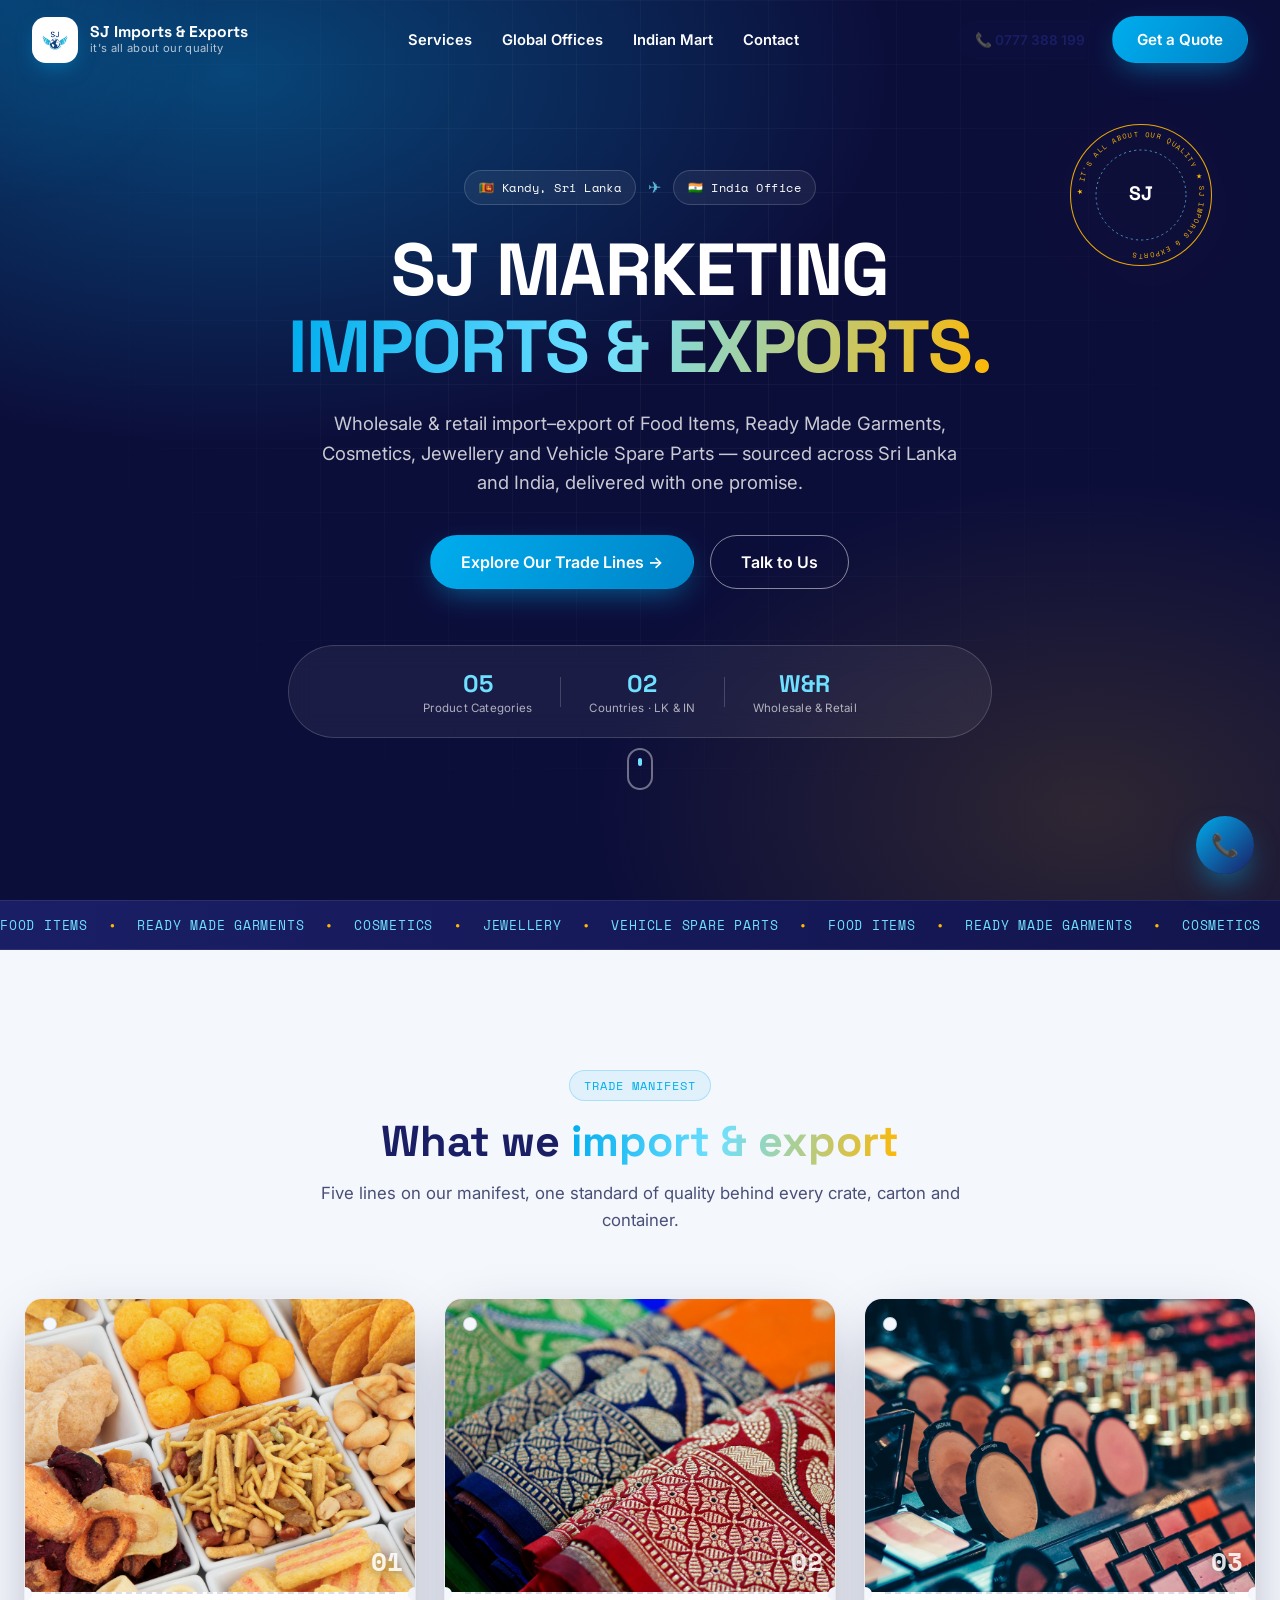
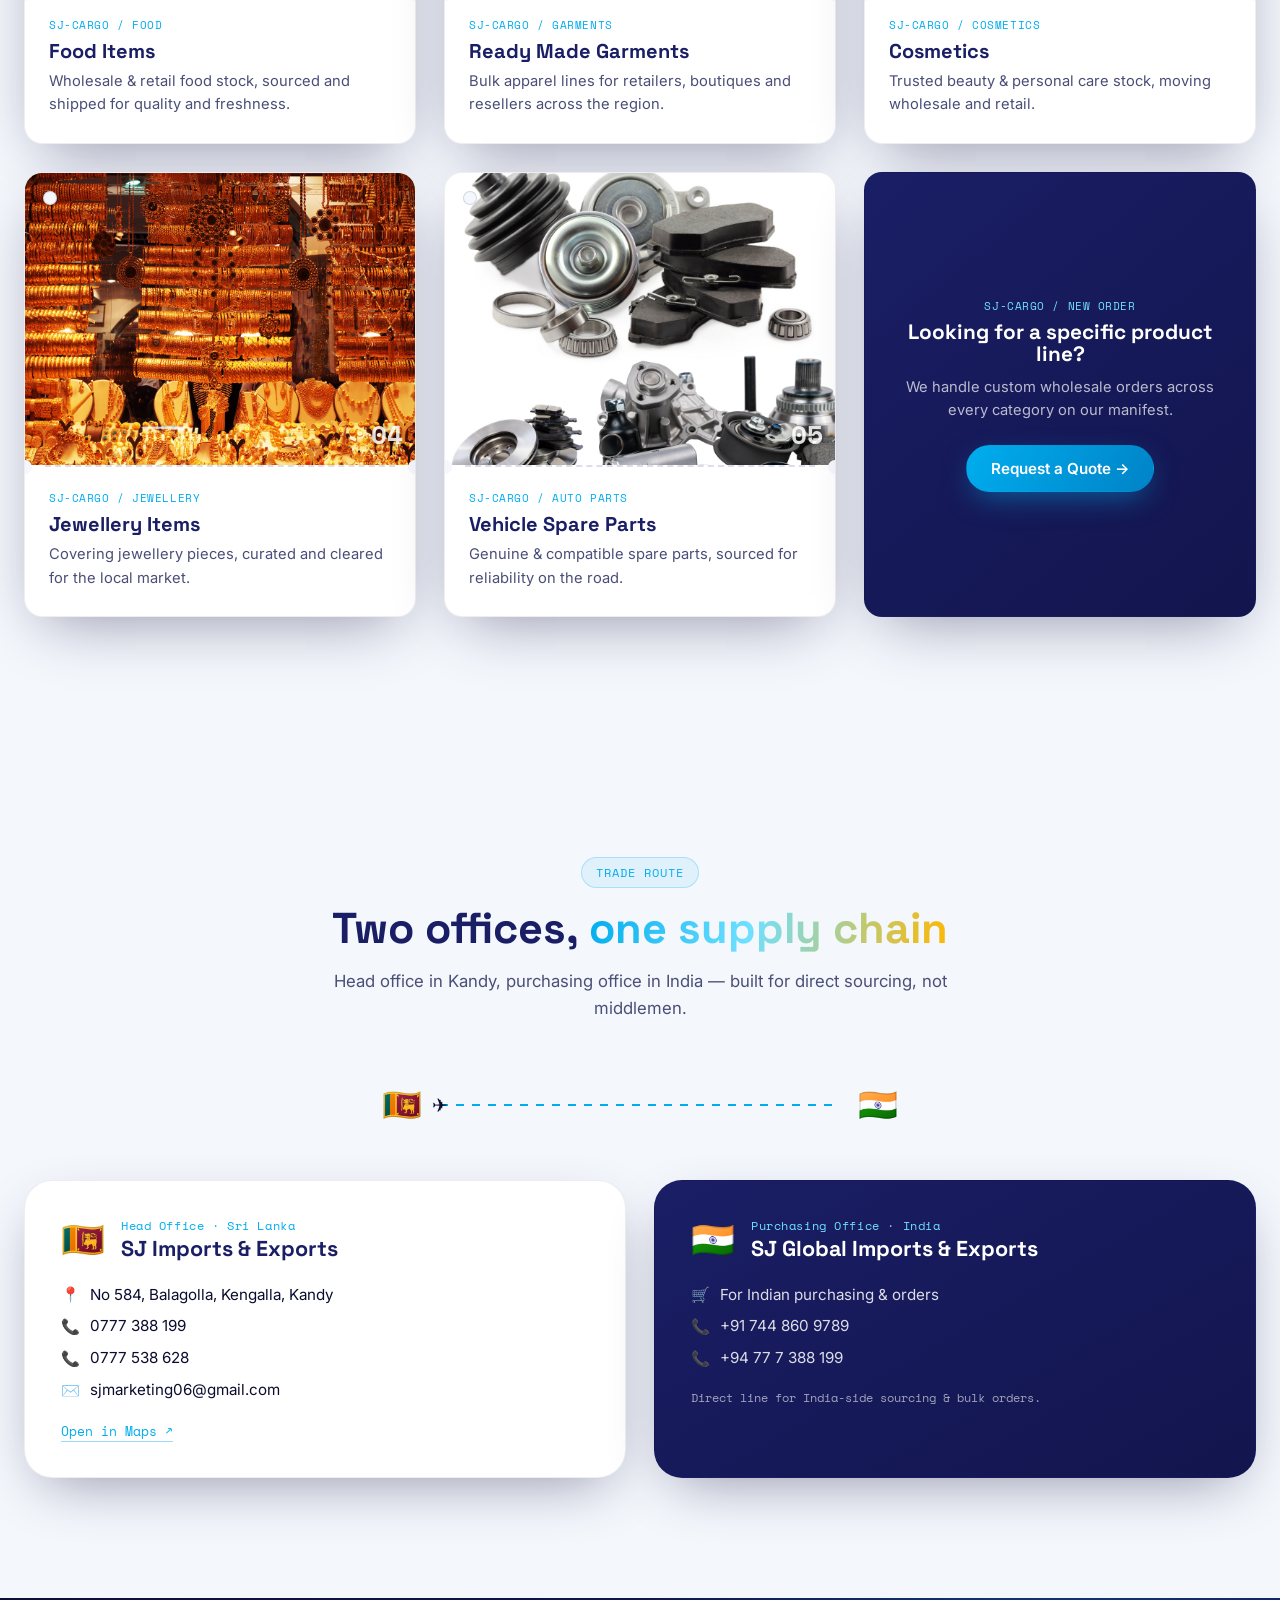
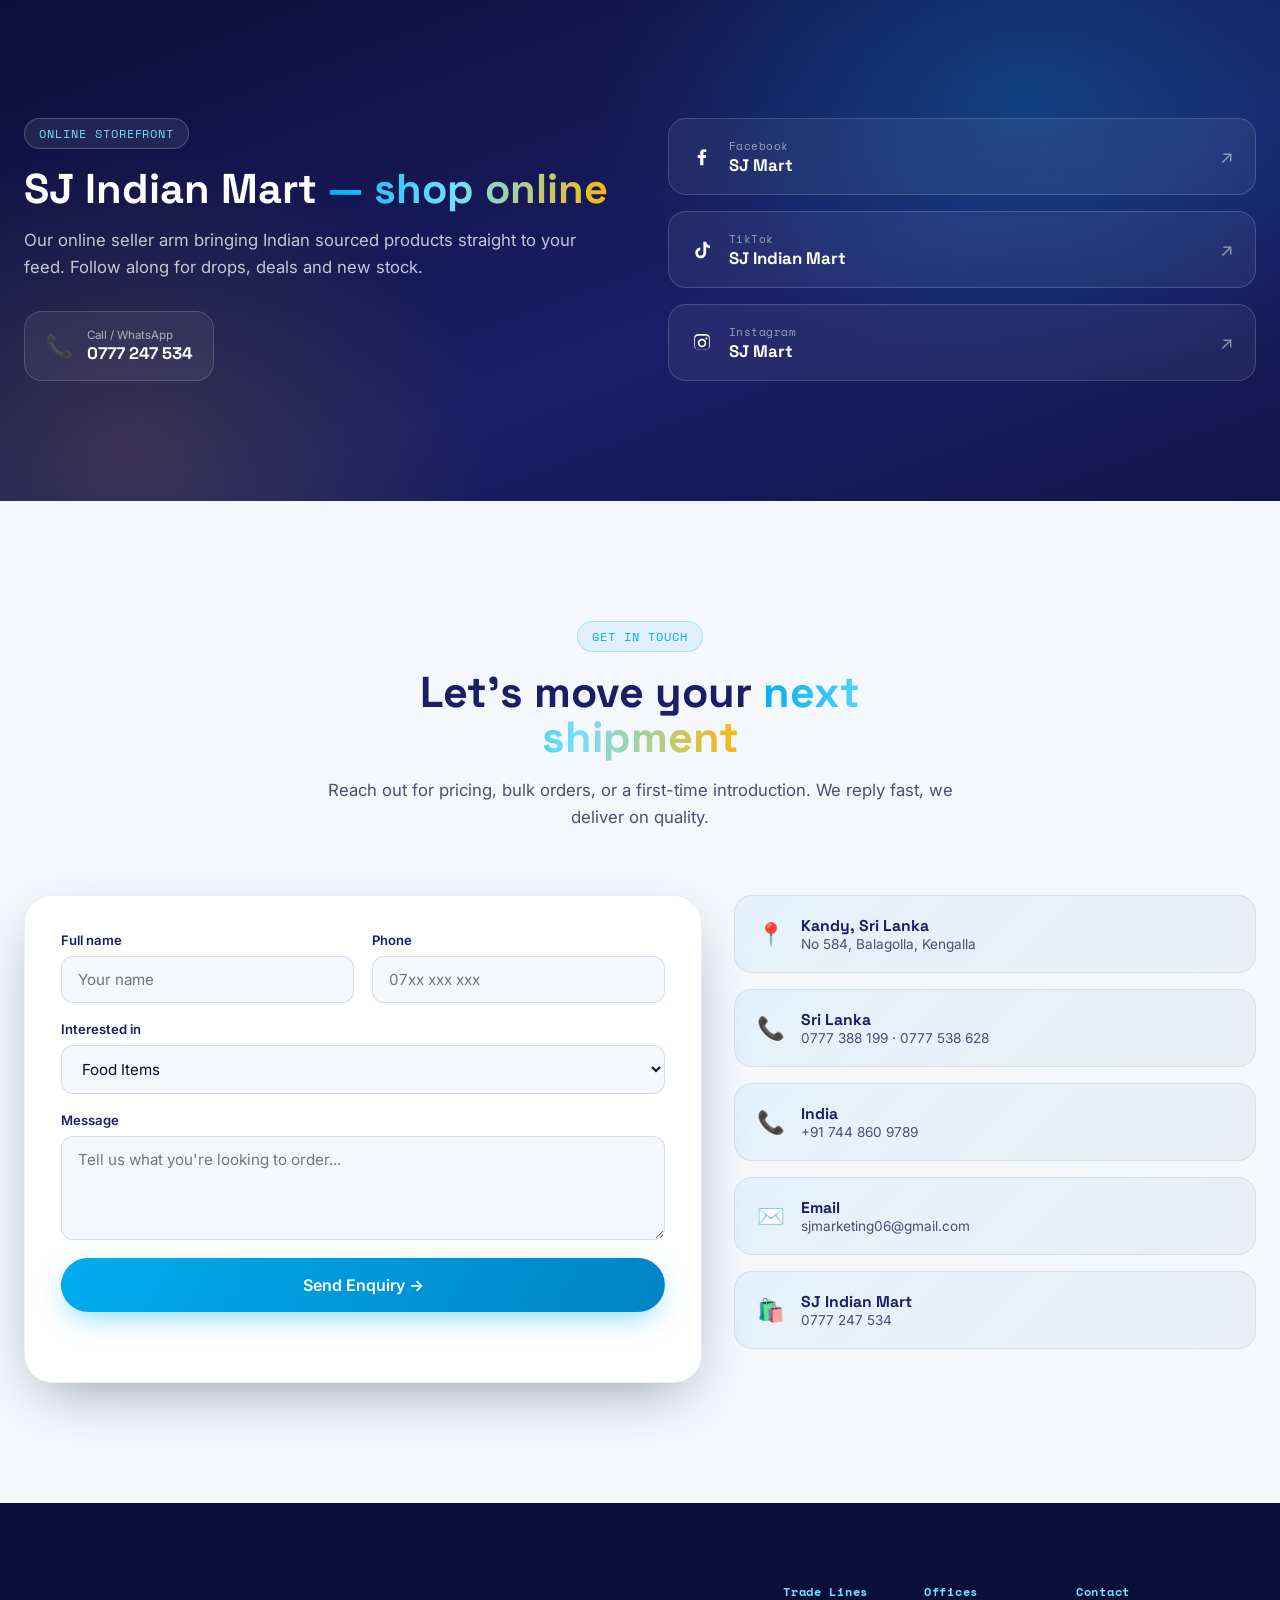
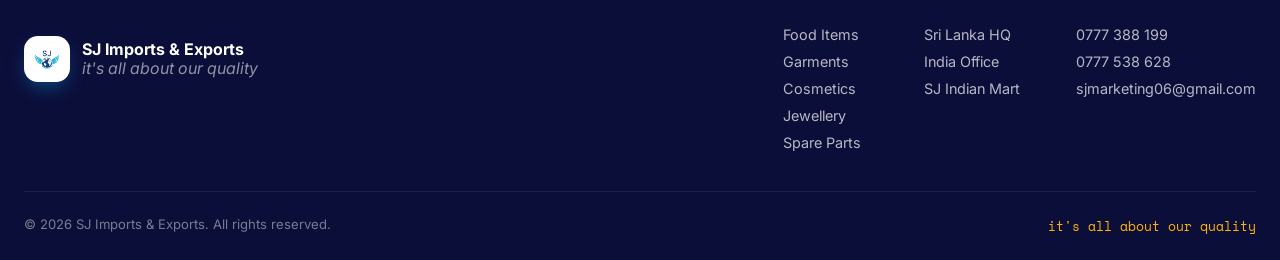
==== index.html @ 274e8770 "rev -01" ====
<!DOCTYPE html>
<html lang="en">
<head>
<meta charset="UTF-8">
<meta name="viewport" content="width=device-width, initial-scale=1.0">
<title>SJ Imports &amp; Exports — It's All About Our Quality</title>
<meta name="description" content="SJ Imports & Exports — Wholesale & Retail trading of Food Items, Ready Made Garments, Cosmetics, Jewellery & Vehicle Spare Parts. Sri Lanka & India.">
<link rel="preconnect" href="https://fonts.googleapis.com">
<link rel="preconnect" href="https://fonts.gstatic.com" crossorigin>
<link href="https://fonts.googleapis.com/css2?family=Space+Grotesk:wght@400;500;600;700&family=Inter:wght@400;500;600;700;800&family=Space+Mono:wght@400;700&display=swap" rel="stylesheet">
<link rel="stylesheet" href="style.css">
</head>
<body>

<!-- CUSTOM CURSOR GLOW -->
<div class="cursor-glow" id="cursorGlow" aria-hidden="true"></div>

<!-- NAVBAR -->
<header class="navbar" id="navbar">
  <div class="nav-inner">
    <a href="#top" class="brand">
      <span class="brand-mark"><img src="SJ Logo.png" alt="SJ Imports & Exports logo"></span>
      <span class="brand-text">
        <strong>SJ Imports &amp; Exports</strong>
        <em>it's all about our quality</em>
      </span>
    </a>

    <nav class="nav-links" id="navLinks">
      <a href="#services">Services</a>
      <a href="#offices">Global Offices</a>
      <a href="#mart">Indian Mart</a>
      <a href="#contact">Contact</a>
    </nav>

    <div class="nav-cta">
      <a href="tel:+94777388199" class="btn btn-ghost">📞 0777 388 199</a>
      <a href="#contact" class="btn btn-primary">Get a Quote</a>
    </div>

    <button class="nav-toggle" id="navToggle" aria-label="Toggle menu" aria-expanded="false">
      <span></span><span></span><span></span>
    </button>
  </div>
</header>

<main id="top">

  <!-- HERO -->
  <section class="hero">
    <video class="hero-video" autoplay muted loop playsinline poster="">
      <source src="SJ-Web-Video.mp4" type="video/mp4">
    </video>
    <div class="hero-overlay"></div>
    <div class="hero-grid" aria-hidden="true"></div>

    <div class="hero-content">
      <div class="eyebrow-row">
        <span class="eyebrow">🇱🇰 Kandy, Sri Lanka</span>
        <span class="eyebrow-sep">✈</span>
        <span class="eyebrow">🇮🇳 India Office</span>
      </div>

      <h1 class="hero-title">
        SJ MARKETING<br>
        <span class="gradient-text"> IMPORTS & EXPORTS.</span>
      </h1>

      <p class="hero-sub">
        Wholesale &amp; retail import–export of Food Items, Ready Made Garments,
        Cosmetics, Jewellery and Vehicle Spare Parts — sourced across
        Sri Lanka and India, delivered with one promise.
      </p>

      <div class="hero-actions">
        <a href="#services" class="btn btn-primary btn-lg">Explore Our Trade Lines →</a>
        <a href="#contact" class="btn btn-outline btn-lg">Talk to Us</a>
      </div>

      <div class="hero-stats">
        <div class="stat"><span class="stat-num">05</span><span class="stat-label">Product Categories</span></div>
        <div class="stat-divider"></div>
        <div class="stat"><span class="stat-num">02</span><span class="stat-label">Countries · LK &amp; IN</span></div>
        <div class="stat-divider"></div>
        <div class="stat"><span class="stat-num">W&amp;R</span><span class="stat-label">Wholesale &amp; Retail</span></div>
      </div>
    </div>

    <div class="quality-seal" aria-hidden="true">
      <svg viewBox="0 0 200 200" class="seal-svg">
        <defs>
          <path id="sealCircle" d="M 100,100 m -78,0 a 78,78 0 1,1 156,0 a 78,78 0 1,1 -156,0" />
        </defs>
        <circle cx="100" cy="100" r="94" class="seal-ring-outer"/>
        <circle cx="100" cy="100" r="60" class="seal-ring-inner"/>
        <text class="seal-text">
          <textPath href="#sealCircle" startOffset="0%">
            ★ IT'S ALL ABOUT OUR QUALITY ★ SJ IMPORTS &amp; EXPORTS
          </textPath>
        </text>
        <text x="100" y="106" text-anchor="middle" class="seal-center">SJ</text>
      </svg>
    </div>

    <a href="#ticker" class="scroll-cue" aria-label="Scroll down">
      <span></span>
    </a>
  </section>

  <!-- TICKER -->
  <div class="ticker" id="ticker">
    <div class="ticker-track">
      <span>FOOD ITEMS</span><span class="dot">●</span>
      <span>READY MADE GARMENTS</span><span class="dot">●</span>
      <span>COSMETICS</span><span class="dot">●</span>
      <span>JEWELLERY</span><span class="dot">●</span>
      <span>VEHICLE SPARE PARTS</span><span class="dot">●</span>
      <span>FOOD ITEMS</span><span class="dot">●</span>
      <span>READY MADE GARMENTS</span><span class="dot">●</span>
      <span>COSMETICS</span><span class="dot">●</span>
      <span>JEWELLERY</span><span class="dot">●</span>
      <span>VEHICLE SPARE PARTS</span><span class="dot">●</span>
      <span>FOOD ITEMS</span><span class="dot">●</span>
      <span>READY MADE GARMENTS</span><span class="dot">●</span>
      <span>COSMETICS</span><span class="dot">●</span>
      <span>JEWELLERY</span><span class="dot">●</span>
      <span>VEHICLE SPARE PARTS</span><span class="dot">●</span>
    </div>
  </div>

  <!-- SERVICES / MANIFEST -->
  <section class="section services" id="services">
    <div class="section-head reveal">
      <span class="section-tag">TRADE MANIFEST</span>
      <h2>What we <span class="gradient-text">import &amp; export</span></h2>
      <p>Five lines on our manifest, one standard of quality behind every crate, carton and container.</p>
    </div>

    <div class="cargo-grid">

      <article class="cargo-tag reveal">
        <div class="tag-hole"></div>
        <div class="tag-media">
          <img src="Food Items.png" alt="Food items imported and exported by SJ Imports & Exports" loading="lazy">
          <span class="tag-index">01</span>
        </div>
        <div class="tag-perf"></div>
        <div class="tag-body">
          <span class="tag-code">SJ-CARGO / FOOD</span>
          <h3>Food Items</h3>
          <p>Wholesale &amp; retail food stock, sourced and shipped for quality and freshness.</p>
        </div>
      </article>

      <article class="cargo-tag reveal">
        <div class="tag-hole"></div>
        <div class="tag-media">
          <img src="Garments.png" alt="Ready made garments imported and exported by SJ Imports & Exports" loading="lazy">
          <span class="tag-index">02</span>
        </div>
        <div class="tag-perf"></div>
        <div class="tag-body">
          <span class="tag-code">SJ-CARGO / GARMENTS</span>
          <h3>Ready Made Garments</h3>
          <p>Bulk apparel lines for retailers, boutiques and resellers across the region.</p>
        </div>
      </article>

      <article class="cargo-tag reveal">
        <div class="tag-hole"></div>
        <div class="tag-media">
          <img src="Cosmetics.png" alt="Cosmetics imported and exported by SJ Imports & Exports" loading="lazy">
          <span class="tag-index">03</span>
        </div>
        <div class="tag-perf"></div>
        <div class="tag-body">
          <span class="tag-code">SJ-CARGO / COSMETICS</span>
          <h3>Cosmetics</h3>
          <p>Trusted beauty &amp; personal care stock, moving wholesale and retail.</p>
        </div>
      </article>

      <article class="cargo-tag reveal">
        <div class="tag-hole"></div>
        <div class="tag-media">
          <img src="Jewellery.png" alt="Jewellery items imported and exported by SJ Imports & Exports" loading="lazy">
          <span class="tag-index">04</span>
        </div>
        <div class="tag-perf"></div>
        <div class="tag-body">
          <span class="tag-code">SJ-CARGO / JEWELLERY</span>
          <h3>Jewellery Items</h3>
          <p>Covering jewellery pieces, curated and cleared for the local market.</p>
        </div>
      </article>

      <article class="cargo-tag reveal">
        <div class="tag-hole"></div>
        <div class="tag-media">
          <img src="Spare Parts.png" alt="Vehicle spare parts imported and exported by SJ Imports & Exports" loading="lazy">
          <span class="tag-index">05</span>
        </div>
        <div class="tag-perf"></div>
        <div class="tag-body">
          <span class="tag-code">SJ-CARGO / AUTO PARTS</span>
          <h3>Vehicle Spare Parts</h3>
          <p>Genuine &amp; compatible spare parts, sourced for reliability on the road.</p>
        </div>
      </article>

      <article class="cargo-tag cargo-tag-cta reveal">
        <div class="cta-inner">
          <span class="tag-code">SJ-CARGO / NEW ORDER</span>
          <h3>Looking for a specific product line?</h3>
          <p>We handle custom wholesale orders across every category on our manifest.</p>
          <a href="#contact" class="btn btn-primary">Request a Quote →</a>
        </div>
      </article>

    </div>
  </section>

  <!-- GLOBAL OFFICES -->
  <section class="section offices" id="offices">
    <div class="section-head reveal">
      <span class="section-tag">TRADE ROUTE</span>
      <h2>Two offices, <span class="gradient-text">one supply chain</span></h2>
      <p>Head office in Kandy, purchasing office in India — built for direct sourcing, not middlemen.</p>
    </div>

    <div class="route-visual reveal" aria-hidden="true">
      <span class="route-flag">🇱🇰</span>
      <span class="route-line"><span class="route-plane">✈</span></span>
      <span class="route-flag">🇮🇳</span>
    </div>

    <div class="office-grid">

      <article class="office-card reveal">
        <div class="office-top">
          <span class="office-flag">🇱🇰</span>
          <div>
            <span class="office-kicker">Head Office · Sri Lanka</span>
            <h3>SJ Imports &amp; Exports</h3>
          </div>
        </div>
        <ul class="office-details">
          <li><span class="ico">📍</span> No 584, Balagolla, Kengalla, Kandy</li>
          <li><span class="ico">📞</span> <a href="tel:+94777388199">0777 388 199</a></li>
          <li><span class="ico">📞</span> <a href="tel:+94775386287">0777 538 628</a></li>
          <li><span class="ico">✉️</span> <a href="mailto:sjmarketing06@gmail.com">sjmarketing06@gmail.com</a></li>
        </ul>
        <a class="office-map-link" href="https://www.google.com/maps/search/?api=1&query=No%20584%2C%20Balagolla%2C%20Kengalla%2C%20Kandy" target="_blank" rel="noopener">Open in Maps ↗</a>
      </article>

      <article class="office-card office-card-alt reveal">
        <div class="office-top">
          <span class="office-flag">🇮🇳</span>
          <div>
            <span class="office-kicker">Purchasing Office · India</span>
            <h3>SJ Global Imports &amp; Exports</h3>
          </div>
        </div>
        <ul class="office-details">
          <li><span class="ico">🛒</span> For Indian purchasing &amp; orders</li>
          <li><span class="ico">📞</span> <a href="tel:+917448609789">+91 744 860 9789</a></li>
          <li><span class="ico">📞</span> <a href="tel:+94777388199">+94 77 7 388 199</a></li>
        </ul>
        <span class="office-note">Direct line for India-side sourcing &amp; bulk orders.</span>
      </article>

    </div>
  </section>

  <!-- INDIAN MART -->
  <section class="section mart" id="mart">
    <div class="mart-glow" aria-hidden="true"></div>
    <div class="mart-inner">
      <div class="mart-copy reveal">
        <span class="section-tag section-tag-light">ONLINE STOREFRONT</span>
        <h2>SJ Indian Mart <span class="gradient-text">— shop online</span></h2>
        <p>Our online seller arm bringing Indian sourced products straight to your feed. Follow along for drops, deals and new stock.</p>

        <div class="mart-phone">
          <span class="ico">📞</span>
          <div>
            <span>Call / WhatsApp</span>
            <a href="tel:0777247534">0777 247 534</a>
          </div>
        </div>
      </div>

      <div class="mart-socials reveal">

        <a class="social-card social-fb" href="#" aria-label="SJ Mart on Facebook">
          <svg viewBox="0 0 24 24" class="social-ico"><path d="M13.5 21v-8h2.7l.4-3.1h-3.1V8c0-.9.25-1.5 1.55-1.5h1.65V3.7C15.9 3.6 15 3.5 13.9 3.5c-2.3 0-3.9 1.4-3.9 4v2.4H7.3V13H10v8h3.5z"/></svg>
          <div>
            <span class="social-platform">Facebook</span>
            <strong>SJ Mart</strong>
          </div>
          <span class="social-go">↗</span>
        </a>

        <a class="social-card social-tt" href="#" aria-label="SJ Indian Mart on TikTok">
          <svg viewBox="0 0 24 24" class="social-ico"><path d="M16.5 3c.4 2.2 2 3.9 4.2 4.1v2.9c-1.5 0-2.9-.4-4.2-1.2v6.4c0 3.2-2.6 5.8-5.9 5.8S4.7 18.4 4.7 15.2c0-3.1 2.4-5.6 5.5-5.8v3c-1.4.2-2.5 1.4-2.5 2.8 0 1.6 1.3 2.9 2.9 2.9s2.9-1.3 2.9-2.9V3h3z"/></svg>
          <div>
            <span class="social-platform">TikTok</span>
            <strong>SJ Indian Mart</strong>
          </div>
          <span class="social-go">↗</span>
        </a>

        <a class="social-card social-ig" href="#" aria-label="SJ Mart on Instagram">
          <svg viewBox="0 0 24 24" class="social-ico"><path d="M12 2.2c2.7 0 3 .01 4.1.06 1.05.05 1.6.22 2 .37.5.19.85.42 1.22.79.37.37.6.72.79 1.22.15.4.32.95.37 2 .05 1.1.06 1.4.06 4.1s-.01 3-.06 4.1c-.05 1.05-.22 1.6-.37 2-.19.5-.42.85-.79 1.22-.37.37-.72.6-1.22.79-.4.15-.95.32-2 .37-1.1.05-1.4.06-4.1.06s-3-.01-4.1-.06c-1.05-.05-1.6-.22-2-.37a3.3 3.3 0 0 1-1.22-.79 3.3 3.3 0 0 1-.79-1.22c-.15-.4-.32-.95-.37-2-.05-1.1-.06-1.4-.06-4.1s.01-3 .06-4.1c.05-1.05.22-1.6.37-2 .19-.5.42-.85.79-1.22.37-.37.72-.6 1.22-.79.4-.15.95-.32 2-.37C9 2.21 9.3 2.2 12 2.2zm0 1.8c-2.65 0-2.97.01-4.02.06-.86.04-1.32.18-1.63.3-.41.16-.7.35-1 .65-.3.3-.49.59-.65 1-.12.31-.26.77-.3 1.63-.05 1.05-.06 1.37-.06 4.02s.01 2.97.06 4.02c.04.86.18 1.32.3 1.63.16.41.35.7.65 1 .3.3.59.49 1 .65.31.12.77.26 1.63.3 1.05.05 1.37.06 4.02.06s2.97-.01 4.02-.06c.86-.04 1.32-.18 1.63-.3.41-.16.7-.35 1-.65.3-.3.49-.59.65-1 .12-.31.26-.77.3-1.63.05-1.05.06-1.37.06-4.02s-.01-2.97-.06-4.02c-.04-.86-.18-1.32-.3-1.63a2.6 2.6 0 0 0-.65-1 2.6 2.6 0 0 0-1-.65c-.31-.12-.77-.26-1.63-.3C14.97 4 14.65 4 12 4zm0 3.4a4.6 4.6 0 1 1 0 9.2 4.6 4.6 0 0 1 0-9.2zm0 1.8a2.8 2.8 0 1 0 0 5.6 2.8 2.8 0 0 0 0-5.6zm5.85-2a1.08 1.08 0 1 1-2.16 0 1.08 1.08 0 0 1 2.16 0z"/></svg>
          <div>
            <span class="social-platform">Instagram</span>
            <strong>SJ Mart</strong>
          </div>
          <span class="social-go">↗</span>
        </a>

      </div>
    </div>
  </section>

  <!-- CONTACT -->
  <section class="section contact" id="contact">
    <div class="section-head reveal">
      <span class="section-tag">GET IN TOUCH</span>
      <h2>Let's move your <span class="gradient-text">next shipment</span></h2>
      <p>Reach out for pricing, bulk orders, or a first-time introduction. We reply fast, we deliver on quality.</p>
    </div>

    <div class="contact-grid">
      <form class="contact-form reveal" id="contactForm">
        <div class="form-row">
          <div class="field">
            <label for="cf-name">Full name</label>
            <input id="cf-name" name="name" type="text" placeholder="Your name" required>
          </div>
          <div class="field">
            <label for="cf-phone">Phone</label>
            <input id="cf-phone" name="phone" type="tel" placeholder="07xx xxx xxx" required>
          </div>
        </div>
        <div class="field">
          <label for="cf-category">Interested in</label>
          <select id="cf-category" name="category">
            <option>Food Items</option>
            <option>Ready Made Garments</option>
            <option>Cosmetics</option>
            <option>Jewellery Items</option>
            <option>Vehicle Spare Parts</option>
            <option>Something else</option>
          </select>
        </div>
        <div class="field">
          <label for="cf-message">Message</label>
          <textarea id="cf-message" name="message" rows="4" placeholder="Tell us what you're looking to order..." required></textarea>
        </div>
        <button type="submit" class="btn btn-primary btn-lg btn-block">Send Enquiry →</button>
        <p class="form-note" id="formNote"></p>
      </form>

      <div class="contact-side reveal">
        <div class="side-card">
          <span class="ico">📍</span>
          <div><strong>Kandy, Sri Lanka</strong><span>No 584, Balagolla, Kengalla</span></div>
        </div>
        <div class="side-card">
          <span class="ico">📞</span>
          <div><strong>Sri Lanka</strong><span>0777 388 199 · 0777 538 628</span></div>
        </div>
        <div class="side-card">
          <span class="ico">📞</span>
          <div><strong>India</strong><span>+91 744 860 9789</span></div>
        </div>
        <div class="side-card">
          <span class="ico">✉️</span>
          <div><strong>Email</strong><span>sjmarketing06@gmail.com</span></div>
        </div>
        <div class="side-card">
          <span class="ico">🛍️</span>
          <div><strong>SJ Indian Mart</strong><span>0777 247 534</span></div>
        </div>
      </div>
    </div>
  </section>

</main>

<!-- FOOTER -->
<footer class="footer">
  <div class="footer-inner">
    <a href="#top" class="brand brand-footer">
      <span class="brand-mark"><img src="SJ Logo.png" alt="SJ Imports & Exports logo"></span>
      <span class="brand-text">
        <strong>SJ Imports &amp; Exports</strong>
        <em>it's all about our quality</em>
      </span>
    </a>

    <div class="footer-cols">
      <div>
        <h4>Trade Lines</h4>
        <a href="#services">Food Items</a>
        <a href="#services">Garments</a>
        <a href="#services">Cosmetics</a>
        <a href="#services">Jewellery</a>
        <a href="#services">Spare Parts</a>
      </div>
      <div>
        <h4>Offices</h4>
        <a href="#offices">Sri Lanka HQ</a>
        <a href="#offices">India Office</a>
        <a href="#mart">SJ Indian Mart</a>
      </div>
      <div>
        <h4>Contact</h4>
        <a href="tel:+94777388199">0777 388 199</a>
        <a href="tel:+94775386287">0777 538 628</a>
        <a href="mailto:sjmarketing06@gmail.com">sjmarketing06@gmail.com</a>
      </div>
    </div>
  </div>
  <div class="footer-bottom">
    <span>© <span id="year"></span> SJ Imports &amp; Exports. All rights reserved.</span>
    <span class="footer-tag">it's all about our quality</span>
  </div>
</footer>

<a href="tel:+94777388199" class="fab" aria-label="Call SJ Imports & Exports">📞</a>

<script src="script.js"></script>
</body>
</html>
---- style.css ----
/* =========================================================
   SJ IMPORTS & EXPORTS — Design tokens
   Navy #1a1e65 / Cyan #00adee / Gold accent for the quality seal
   ========================================================= */
:root{
  --navy: #1a1e65;
  --navy-deep: #0c0e3a;
  --navy-2: #12154d;
  --cyan: #00adee;
  --cyan-light: #6fe0ff;
  --gold: #ffb703;
  --paper: #f4f7fc;
  --ink: #0b0d2e;
  --ink-soft: #4a4f78;

  --glass-bg: rgba(255,255,255,0.06);
  --glass-bg-strong: rgba(255,255,255,0.10);
  --glass-border: rgba(255,255,255,0.16);
  --glass-bg-light: rgba(26,30,101,0.04);
  --glass-border-light: rgba(26,30,101,0.10);

  --font-display: 'Space Grotesk', sans-serif;
  --font-body: 'Inter', sans-serif;
  --font-mono: 'Space Mono', monospace;

  --radius-lg: 28px;
  --radius-md: 18px;
  --radius-sm: 10px;

  --shadow-lift: 0 20px 60px -20px rgba(12,14,58,0.45);
  --ease: cubic-bezier(.22,1,.36,1);
}

*{box-sizing:border-box;}
html{scroll-behavior:smooth;}
@media (prefers-reduced-motion: reduce){
  html{scroll-behavior:auto;}
  *{animation-duration:0.001ms !important; animation-iteration-count:1 !important; transition-duration:0.001ms !important;}
}

body{
  margin:0;
  font-family:var(--font-body);
  color:var(--ink);
  background:var(--paper);
  -webkit-font-smoothing:antialiased;
  overflow-x:hidden;
}

img{max-width:100%; display:block;}
a{color:inherit; text-decoration:none;}
ul{list-style:none; margin:0; padding:0;}
h1,h2,h3{font-family:var(--font-display); margin:0; line-height:1.05;}
p{margin:0; line-height:1.6; color:var(--ink-soft);}

.gradient-text{
  background:linear-gradient(100deg, var(--cyan) 0%, var(--cyan-light) 45%, var(--gold) 100%);
  -webkit-background-clip:text;
  background-clip:text;
  color:transparent;
}

/* cursor glow (desktop ambience) */
.cursor-glow{
  position:fixed; top:0; left:0; width:420px; height:420px;
  border-radius:50%;
  pointer-events:none;
  background:radial-gradient(circle, rgba(0,173,238,0.16), transparent 70%);
  transform:translate(-50%,-50%);
  z-index:2;
  transition:opacity .3s ease;
  opacity:0;
}
@media (hover:hover) and (pointer:fine){
  .cursor-glow{opacity:1;}
}

/* =========================================================
   BUTTONS
   ========================================================= */
.btn{
  display:inline-flex; align-items:center; gap:8px;
  padding:13px 24px;
  border-radius:100px;
  font-family:var(--font-body);
  font-weight:600;
  font-size:0.95rem;
  border:1px solid transparent;
  cursor:pointer;
  transition:transform .25s var(--ease), box-shadow .25s var(--ease), background .25s var(--ease), border-color .25s var(--ease);
  white-space:nowrap;
}
.btn:hover{transform:translateY(-2px);}
.btn:focus-visible{outline:2px solid var(--cyan); outline-offset:3px;}

.btn-primary{
  background:linear-gradient(120deg, var(--cyan) 0%, #0083c7 100%);
  color:#fff;
  box-shadow:0 10px 30px -8px rgba(0,173,238,0.55);
}
.btn-primary:hover{box-shadow:0 14px 36px -8px rgba(0,173,238,0.7);}

.btn-outline{
  background:transparent;
  border-color:rgba(255,255,255,0.5);
  color:#fff;
}
.btn-outline:hover{background:rgba(255,255,255,0.12); border-color:#fff;}

.btn-ghost{
  background:var(--glass-bg-light);
  border-color:var(--glass-border-light);
  color:var(--navy);
  font-size:0.85rem;
  padding:10px 16px;
}
.btn-ghost:hover{background:rgba(26,30,101,0.08);}

.btn-lg{padding:16px 30px; font-size:1rem;}
.btn-block{width:100%; justify-content:center;}

/* =========================================================
   NAVBAR
   ========================================================= */
.navbar{
  position:fixed; top:0; left:0; right:0; z-index:100;
  padding:16px 0;
  transition:padding .3s var(--ease), background .3s var(--ease), box-shadow .3s var(--ease);
}
.navbar.scrolled{
  padding:10px 0;
  background:rgba(244,247,252,0.75);
  backdrop-filter:blur(16px) saturate(160%);
  -webkit-backdrop-filter:blur(16px) saturate(160%);
  box-shadow:0 8px 30px -14px rgba(12,14,58,0.25);
}
.nav-inner{
  max-width:1280px; margin:0 auto; padding:0 32px;
  display:flex; align-items:center; justify-content:space-between; gap:24px;
}
.brand{display:flex; align-items:center; gap:12px;}
.brand-mark{
  width:46px; height:46px; border-radius:14px;
  display:flex; align-items:center; justify-content:center;
  padding:6px;
  background:#fff;
  box-shadow:0 8px 20px -6px rgba(0,173,238,0.5);
  flex-shrink:0;
  overflow:hidden;
}
.brand-mark img{
  width:100%; height:100%; object-fit:contain;
}
.brand-text{display:flex; flex-direction:column; line-height:1.2;}
.navbar .brand-text strong{font-family:var(--font-display); font-size:0.98rem; color:#fff; transition:color .3s var(--ease);}
.navbar .brand-text em{font-style:normal; font-size:0.7rem; color:rgba(255,255,255,0.7); letter-spacing:.03em; transition:color .3s var(--ease);}
.navbar.scrolled .brand-text strong{color:var(--navy);}
.navbar.scrolled .brand-text em{color:var(--ink-soft);}

.nav-links{display:flex; align-items:center; gap:30px;}
.nav-links a{
  font-size:0.92rem; font-weight:600; color:#fff;
  position:relative; padding:4px 0;
  transition:color .3s var(--ease);
}
.navbar.scrolled .nav-links a{color:var(--navy);}
.nav-links a::after{
  content:''; position:absolute; left:0; bottom:-2px; width:0; height:2px;
  background:linear-gradient(90deg,var(--cyan),var(--gold));
  transition:width .25s var(--ease);
}
.nav-links a:hover::after{width:100%;}

/* mobile dropdown always sits on a white panel, regardless of scroll state */
.navbar.open .nav-links a{color:var(--navy);}

.nav-cta{display:flex; align-items:center; gap:10px;}
.nav-toggle{
  display:none; flex-direction:column; gap:5px;
  width:40px; height:40px; border-radius:10px; border:none;
  background:var(--glass-bg-light); cursor:pointer; padding:0; place-items:center;
}
.nav-toggle span{width:18px; height:2px; background:var(--navy); border-radius:2px; margin:0 auto;}

/* =========================================================
   HERO
   ========================================================= */
.hero{
  position:relative;
  min-height:100vh;
  display:flex; flex-direction:column; align-items:center; justify-content:center;
  overflow:hidden;
  background:var(--navy-deep);
  padding:140px 24px 80px;
}
.hero-video{
  position:absolute; inset:0; width:100%; height:100%;
  object-fit:cover; z-index:0; opacity:0.55;
}
.hero-overlay{
  position:absolute; inset:0; z-index:1;
  background:
    radial-gradient(1100px 620px at 18% 8%, rgba(0,173,238,0.35), transparent 60%),
    radial-gradient(900px 600px at 85% 90%, rgba(255,183,3,0.14), transparent 55%),
    linear-gradient(180deg, rgba(12,14,58,0.55) 0%, rgba(12,14,58,0.85) 55%, var(--navy-deep) 100%);
}
.hero-grid{
  position:absolute; inset:0; z-index:1;
  background-image:
    linear-gradient(rgba(255,255,255,0.05) 1px, transparent 1px),
    linear-gradient(90deg, rgba(255,255,255,0.05) 1px, transparent 1px);
  background-size:64px 64px;
  mask-image:radial-gradient(circle at 50% 30%, black 0%, transparent 70%);
}

.hero-content{position:relative; z-index:2; max-width:880px; text-align:center; color:#fff;}

.eyebrow-row{
  display:flex; align-items:center; justify-content:center; gap:12px;
  margin-bottom:26px; flex-wrap:wrap;
}
.eyebrow{
  font-family:var(--font-mono); font-size:0.75rem; letter-spacing:.04em;
  padding:8px 14px; border-radius:100px;
  background:var(--glass-bg); border:1px solid var(--glass-border);
  backdrop-filter:blur(10px);
}
.eyebrow-sep{color:var(--cyan-light); opacity:.8;}

.hero-title{
  font-size:clamp(2.4rem, 6vw, 4.6rem);
  font-weight:700; letter-spacing:-0.02em;
  margin-bottom:24px;
}
.hero-sub{
  max-width:640px; margin:0 auto 38px; color:rgba(255,255,255,0.78);
  font-size:clamp(1rem,1.6vw,1.15rem);
}
.hero-actions{
  display:flex; align-items:center; justify-content:center; gap:16px; flex-wrap:wrap;
  margin-bottom:56px;
}

.hero-stats{
  display:flex; align-items:center; justify-content:center; gap:28px; flex-wrap:wrap;
  padding:22px 34px;
  border-radius:100px;
  background:var(--glass-bg); border:1px solid var(--glass-border);
  backdrop-filter:blur(14px);
}
.stat{display:flex; flex-direction:column; align-items:center; gap:2px;}
.stat-num{font-family:var(--font-display); font-size:1.5rem; font-weight:700; color:var(--cyan-light);}
.stat-label{font-size:0.72rem; color:rgba(255,255,255,0.65); letter-spacing:.02em;}
.stat-divider{width:1px; height:30px; background:rgba(255,255,255,0.18);}

/* quality seal */
.quality-seal{
  position:absolute; z-index:2;
  top:120px; right:5%;
  width:150px; height:150px;
  animation:spin 24s linear infinite;
  filter:drop-shadow(0 8px 24px rgba(255,183,3,0.25));
}
.seal-svg{width:100%; height:100%;}
.seal-ring-outer{fill:none; stroke:var(--gold); stroke-width:1.4; opacity:.9;}
.seal-ring-inner{fill:none; stroke:var(--cyan-light); stroke-width:1; stroke-dasharray:3 4; opacity:.8;}
.seal-text{
  font-family:var(--font-mono); font-size:9.3px; letter-spacing:2px;
  fill:var(--gold);
}
.seal-center{
  font-family:var(--font-display); font-size:26px; font-weight:700;
  fill:#fff;
  animation:counter-spin 24s linear infinite;
  transform-origin:100px 100px;
}
@keyframes spin{ to{ transform:rotate(360deg);} }
@keyframes counter-spin{ to{ transform:rotate(-360deg);} }

.scroll-cue{
  position:relative; z-index:2; margin-top:10px;
  width:26px; height:42px; border-radius:16px; border:2px solid rgba(255,255,255,0.4);
  display:flex; justify-content:center; padding-top:8px;
}
.scroll-cue span{width:4px; height:8px; border-radius:4px; background:var(--cyan-light); animation:cueMove 1.6s ease infinite;}
@keyframes cueMove{ 0%{transform:translateY(0); opacity:1;} 70%{opacity:.3;} 100%{transform:translateY(14px); opacity:0;} }

/* =========================================================
   TICKER
   ========================================================= */
.ticker{
  background:linear-gradient(90deg, var(--navy), var(--navy-2));
  overflow:hidden; padding:14px 0;
  border-top:1px solid rgba(255,255,255,0.08);
  border-bottom:1px solid rgba(255,255,255,0.08);
}
.ticker-track{
  display:flex; align-items:center; gap:22px; width:max-content;
  animation:tickerMove 26s linear infinite;
  font-family:var(--font-mono); font-size:0.82rem; letter-spacing:.06em;
  color:var(--cyan-light); white-space:nowrap;
}
.ticker-track .dot{color:var(--gold); font-size:0.5rem;}
@keyframes tickerMove{ from{transform:translateX(0);} to{transform:translateX(-33.3333%);} }

/* =========================================================
   SECTION SHELL
   ========================================================= */
.section{
  padding:120px 24px;
  max-width:1280px; margin:0 auto;
  position:relative;
}
.section-head{
  max-width:640px; margin:0 auto 64px; text-align:center;
}
.section-tag{
  display:inline-block; font-family:var(--font-mono); font-size:0.75rem;
  letter-spacing:.08em; color:var(--cyan);
  background:rgba(0,173,238,0.08); border:1px solid rgba(0,173,238,0.25);
  padding:6px 14px; border-radius:100px; margin-bottom:18px;
}
.section-tag-light{color:var(--cyan-light); background:rgba(255,255,255,0.08); border-color:rgba(255,255,255,0.2);}
.section-head h2{font-size:clamp(1.9rem,4vw,2.7rem); color:var(--navy); margin-bottom:16px;}
.section-head p{font-size:1.05rem;}

.reveal{opacity:0; transform:translateY(28px); transition:opacity .7s var(--ease), transform .7s var(--ease);}
.reveal.in{opacity:1; transform:translateY(0);}

/* =========================================================
   CARGO TAG CARDS (signature element)
   ========================================================= */
.cargo-grid{
  display:grid; grid-template-columns:repeat(3, 1fr); gap:28px;
}
.cargo-tag{
  position:relative;
  background:#fff;
  border-radius:var(--radius-md);
  border:1px solid rgba(26,30,101,0.08);
  box-shadow:var(--shadow-lift);
  overflow:hidden;
  transition:transform .35s var(--ease), box-shadow .35s var(--ease);
}
.cargo-tag:hover{transform:translateY(-8px) rotate(-0.4deg); box-shadow:0 30px 70px -22px rgba(12,14,58,0.35);}
.tag-hole{
  position:absolute; top:18px; left:18px; width:14px; height:14px;
  border-radius:50%; background:var(--paper);
  border:1px solid rgba(26,30,101,0.15);
  z-index:3;
}
.tag-media{position:relative; aspect-ratio:4/3; overflow:hidden; background:linear-gradient(135deg,var(--navy),var(--navy-2));}
.tag-media img{width:100%; height:100%; object-fit:cover; transition:transform .5s var(--ease);}
.cargo-tag:hover .tag-media img{transform:scale(1.06);}
.tag-index{
  position:absolute; bottom:12px; right:12px;
  font-family:var(--font-mono); font-weight:700; font-size:1.6rem;
  color:#fff; opacity:.85; text-shadow:0 2px 10px rgba(0,0,0,0.4);
}
.tag-perf{
  height:0; border-top:2px dashed rgba(26,30,101,0.15); margin:0 20px;
  position:relative;
}
.tag-perf::before, .tag-perf::after{
  content:''; position:absolute; top:-7px; width:14px; height:14px; border-radius:50%; background:var(--paper);
}
.tag-perf::before{left:-27px;}
.tag-perf::after{right:-27px;}
.tag-body{padding:22px 24px 26px;}
.tag-code{font-family:var(--font-mono); font-size:0.7rem; letter-spacing:.05em; color:var(--cyan); display:block; margin-bottom:8px;}
.tag-body h3{font-size:1.25rem; color:var(--navy); margin-bottom:8px;}
.tag-body p{font-size:0.92rem;}

.cargo-tag-cta{
  display:flex; align-items:center; justify-content:center;
  background:linear-gradient(140deg, var(--navy), var(--navy-2));
  min-height:100%;
}
.cta-inner{padding:36px 30px; text-align:center;}
.cta-inner .tag-code{color:var(--cyan-light);}
.cta-inner h3{color:#fff; font-size:1.3rem; margin-bottom:10px;}
.cta-inner p{color:rgba(255,255,255,0.7); margin-bottom:22px; font-size:0.92rem;}

/* =========================================================
   OFFICES
   ========================================================= */
.offices{background:var(--paper);}
.route-visual{
  display:flex; align-items:center; justify-content:center; gap:18px;
  margin-bottom:56px; font-size:2rem;
}
.route-line{
  position:relative; width:min(400px,50vw); height:2px;
  background:repeating-linear-gradient(90deg, var(--cyan) 0 8px, transparent 8px 16px);
}
.route-plane{
  position:absolute; top:50%; left:0; transform:translate(-50%,-50%);
  font-size:1.2rem; display:inline-block;
  animation:fly 3.6s ease-in-out infinite;
}
@keyframes fly{ 0%{left:0;} 50%{left:100%;} 50.01%{left:100%; transform:translate(-50%,-50%) scaleX(-1);} 100%{left:0; transform:translate(-50%,-50%) scaleX(-1);} }

.office-grid{display:grid; grid-template-columns:1fr 1fr; gap:28px;}
.office-card{
  padding:36px; border-radius:var(--radius-lg);
  background:#fff; border:1px solid rgba(26,30,101,0.08);
  box-shadow:var(--shadow-lift);
}
.office-card-alt{
  background:linear-gradient(150deg, var(--navy), var(--navy-2));
  color:#fff;
}
.office-top{display:flex; align-items:center; gap:16px; margin-bottom:24px;}
.office-flag{font-size:2.2rem;}
.office-kicker{
  display:block; font-family:var(--font-mono); font-size:0.72rem; letter-spacing:.05em;
  color:var(--cyan); margin-bottom:4px;
}
.office-card-alt .office-kicker{color:var(--cyan-light);}
.office-card h3{font-size:1.35rem; color:var(--navy);}
.office-card-alt h3{color:#fff;}
.office-details{display:flex; flex-direction:column; gap:12px; margin-bottom:20px;}
.office-details li{display:flex; align-items:center; gap:10px; font-size:0.95rem;}
.office-card-alt .office-details li{color:rgba(255,255,255,0.85);}
.office-details a{border-bottom:1px solid transparent; transition:border-color .2s;}
.office-details a:hover{border-color:currentColor;}
.ico{flex-shrink:0;}
.office-map-link{
  font-family:var(--font-mono); font-size:0.8rem; color:var(--cyan);
  border-bottom:1px solid rgba(0,173,238,0.4);
}
.office-note{display:block; font-family:var(--font-mono); font-size:0.78rem; color:rgba(255,255,255,0.6); margin-top:6px;}

/* =========================================================
   INDIAN MART
   ========================================================= */
.mart{
  max-width:none; padding:120px 24px;
  background:linear-gradient(160deg, var(--navy-deep) 0%, var(--navy) 60%, var(--navy-2) 100%);
  position:relative; overflow:hidden;
}
.mart-glow{
  position:absolute; inset:0;
  background:radial-gradient(700px 500px at 80% 20%, rgba(0,173,238,0.25), transparent 60%),
             radial-gradient(600px 500px at 10% 90%, rgba(255,183,3,0.15), transparent 60%);
}
.mart-inner{
  position:relative; max-width:1280px; margin:0 auto;
  display:grid; grid-template-columns:1fr 1fr; gap:56px; align-items:center;
}
.mart-copy h2{color:#fff; font-size:clamp(1.9rem,4vw,2.6rem); margin-bottom:16px;}
.mart-copy p{color:rgba(255,255,255,0.75); font-size:1.05rem; margin-bottom:30px;}
.mart-phone{
  display:flex; align-items:center; gap:14px;
  padding:16px 20px; border-radius:var(--radius-md);
  background:var(--glass-bg); border:1px solid var(--glass-border);
  backdrop-filter:blur(12px); width:fit-content;
}
.mart-phone .ico{font-size:1.4rem;}
.mart-phone div{display:flex; flex-direction:column;}
.mart-phone span{font-size:0.72rem; color:rgba(255,255,255,0.6);}
.mart-phone a{color:#fff; font-weight:700; font-family:var(--font-display); font-size:1.05rem;}

.mart-socials{display:flex; flex-direction:column; gap:16px;}
.social-card{
  display:flex; align-items:center; gap:16px;
  padding:18px 22px; border-radius:var(--radius-md);
  background:var(--glass-bg); border:1px solid var(--glass-border);
  backdrop-filter:blur(14px);
  transition:transform .3s var(--ease), background .3s var(--ease);
}
.social-card:hover{transform:translateX(8px); background:var(--glass-bg-strong);}
.social-ico{width:22px; height:22px; fill:#fff; flex-shrink:0;}
.social-card div{display:flex; flex-direction:column; flex:1;}
.social-platform{font-size:0.7rem; color:rgba(255,255,255,0.55); font-family:var(--font-mono); letter-spacing:.04em;}
.social-card strong{color:#fff; font-family:var(--font-display); font-size:1.05rem;}
.social-go{color:rgba(255,255,255,0.5); font-size:1.1rem;}
.social-fb .social-ico{color:#1877f2;}
.social-tt .social-ico{color:var(--cyan-light);}
.social-ig .social-ico{color:#ff8fc7;}

/* =========================================================
   CONTACT
   ========================================================= */
.contact-grid{display:grid; grid-template-columns:1.3fr 1fr; gap:32px;}
.contact-form{
  padding:36px; border-radius:var(--radius-lg);
  background:#fff; border:1px solid rgba(26,30,101,0.08);
  box-shadow:var(--shadow-lift);
  display:flex; flex-direction:column; gap:18px;
}
.form-row{display:grid; grid-template-columns:1fr 1fr; gap:18px;}
.field{display:flex; flex-direction:column; gap:8px;}
.field label{font-size:0.82rem; font-weight:600; color:var(--navy);}
.field input, .field select, .field textarea{
  padding:13px 16px; border-radius:12px; border:1.5px solid rgba(26,30,101,0.12);
  font-family:var(--font-body); font-size:0.95rem; color:var(--ink);
  background:var(--paper);
  transition:border-color .2s, box-shadow .2s;
  resize:vertical;
}
.field input:focus, .field select:focus, .field textarea:focus{
  outline:none; border-color:var(--cyan); box-shadow:0 0 0 4px rgba(0,173,238,0.14);
}
.form-note{font-size:0.85rem; color:var(--cyan); min-height:1.2em;}

.contact-side{display:flex; flex-direction:column; gap:16px;}
.side-card{
  display:flex; align-items:center; gap:16px;
  padding:20px 22px; border-radius:var(--radius-md);
  background:linear-gradient(135deg, rgba(0,173,238,0.06), rgba(26,30,101,0.04));
  border:1px solid rgba(26,30,101,0.08);
}
.side-card .ico{font-size:1.4rem;}
.side-card div{display:flex; flex-direction:column;}
.side-card strong{color:var(--navy); font-family:var(--font-display); font-size:0.98rem;}
.side-card span{font-size:0.85rem; color:var(--ink-soft);}

/* =========================================================
   FOOTER
   ========================================================= */
.footer{background:var(--navy-deep); color:rgba(255,255,255,0.8); padding:64px 24px 24px;}
.footer-inner{
  max-width:1280px; margin:0 auto;
  display:flex; flex-wrap:wrap; gap:48px; justify-content:space-between;
  padding-bottom:40px; border-bottom:1px solid rgba(255,255,255,0.08);
}
.brand-footer .brand-text strong{color:#fff;}
.brand-footer .brand-text em{color:rgba(255,255,255,0.55);}
.footer-cols{display:flex; gap:56px; flex-wrap:wrap;}
.footer-cols h4{font-family:var(--font-mono); font-size:0.75rem; letter-spacing:.06em; color:var(--cyan-light); margin-bottom:16px;}
.footer-cols div{display:flex; flex-direction:column; gap:10px;}
.footer-cols a{font-size:0.9rem; color:rgba(255,255,255,0.7); transition:color .2s;}
.footer-cols a:hover{color:#fff;}
.footer-bottom{
  max-width:1280px; margin:24px auto 0; display:flex; justify-content:space-between;
  flex-wrap:wrap; gap:12px; font-size:0.82rem; color:rgba(255,255,255,0.45);
}
.footer-tag{font-family:var(--font-mono); color:var(--gold);}

/* =========================================================
   FLOATING ACTION BUTTON
   ========================================================= */
.fab{
  position:fixed; bottom:26px; right:26px; z-index:90;
  width:58px; height:58px; border-radius:50%;
  display:flex; align-items:center; justify-content:center;
  font-size:1.4rem;
  background:linear-gradient(135deg, var(--cyan), var(--navy));
  box-shadow:0 14px 30px -8px rgba(0,173,238,0.6);
  animation:fabPulse 2.6s ease infinite;
}
@keyframes fabPulse{ 0%,100%{transform:scale(1);} 50%{transform:scale(1.08);} }

/* =========================================================
   RESPONSIVE
   ========================================================= */
@media (max-width: 980px){
  .cargo-grid{grid-template-columns:repeat(2,1fr);}
  .office-grid{grid-template-columns:1fr;}
  .mart-inner{grid-template-columns:1fr;}
  .contact-grid{grid-template-columns:1fr;}
  .quality-seal{width:110px; height:110px; top:90px; right:4%;}
}

@media (max-width: 760px){
  .nav-links, .nav-cta{display:none;}
  .nav-toggle{display:flex;}
  .navbar.open .nav-links{
    display:flex; flex-direction:column; position:absolute; top:100%; left:16px; right:16px;
    background:#fff; border-radius:18px; padding:20px; gap:16px;
    box-shadow:var(--shadow-lift); align-items:flex-start;
  }
  .navbar.open .nav-cta{
    display:flex; position:absolute; top:calc(100% + 210px); left:16px; right:16px;
    flex-direction:column;
  }
  .cargo-grid{grid-template-columns:1fr;}
  .form-row{grid-template-columns:1fr;}
  .hero{padding-top:120px;}
  .quality-seal{display:none;}
  .section{padding:80px 20px;}
  .route-line{width:60vw;}
}
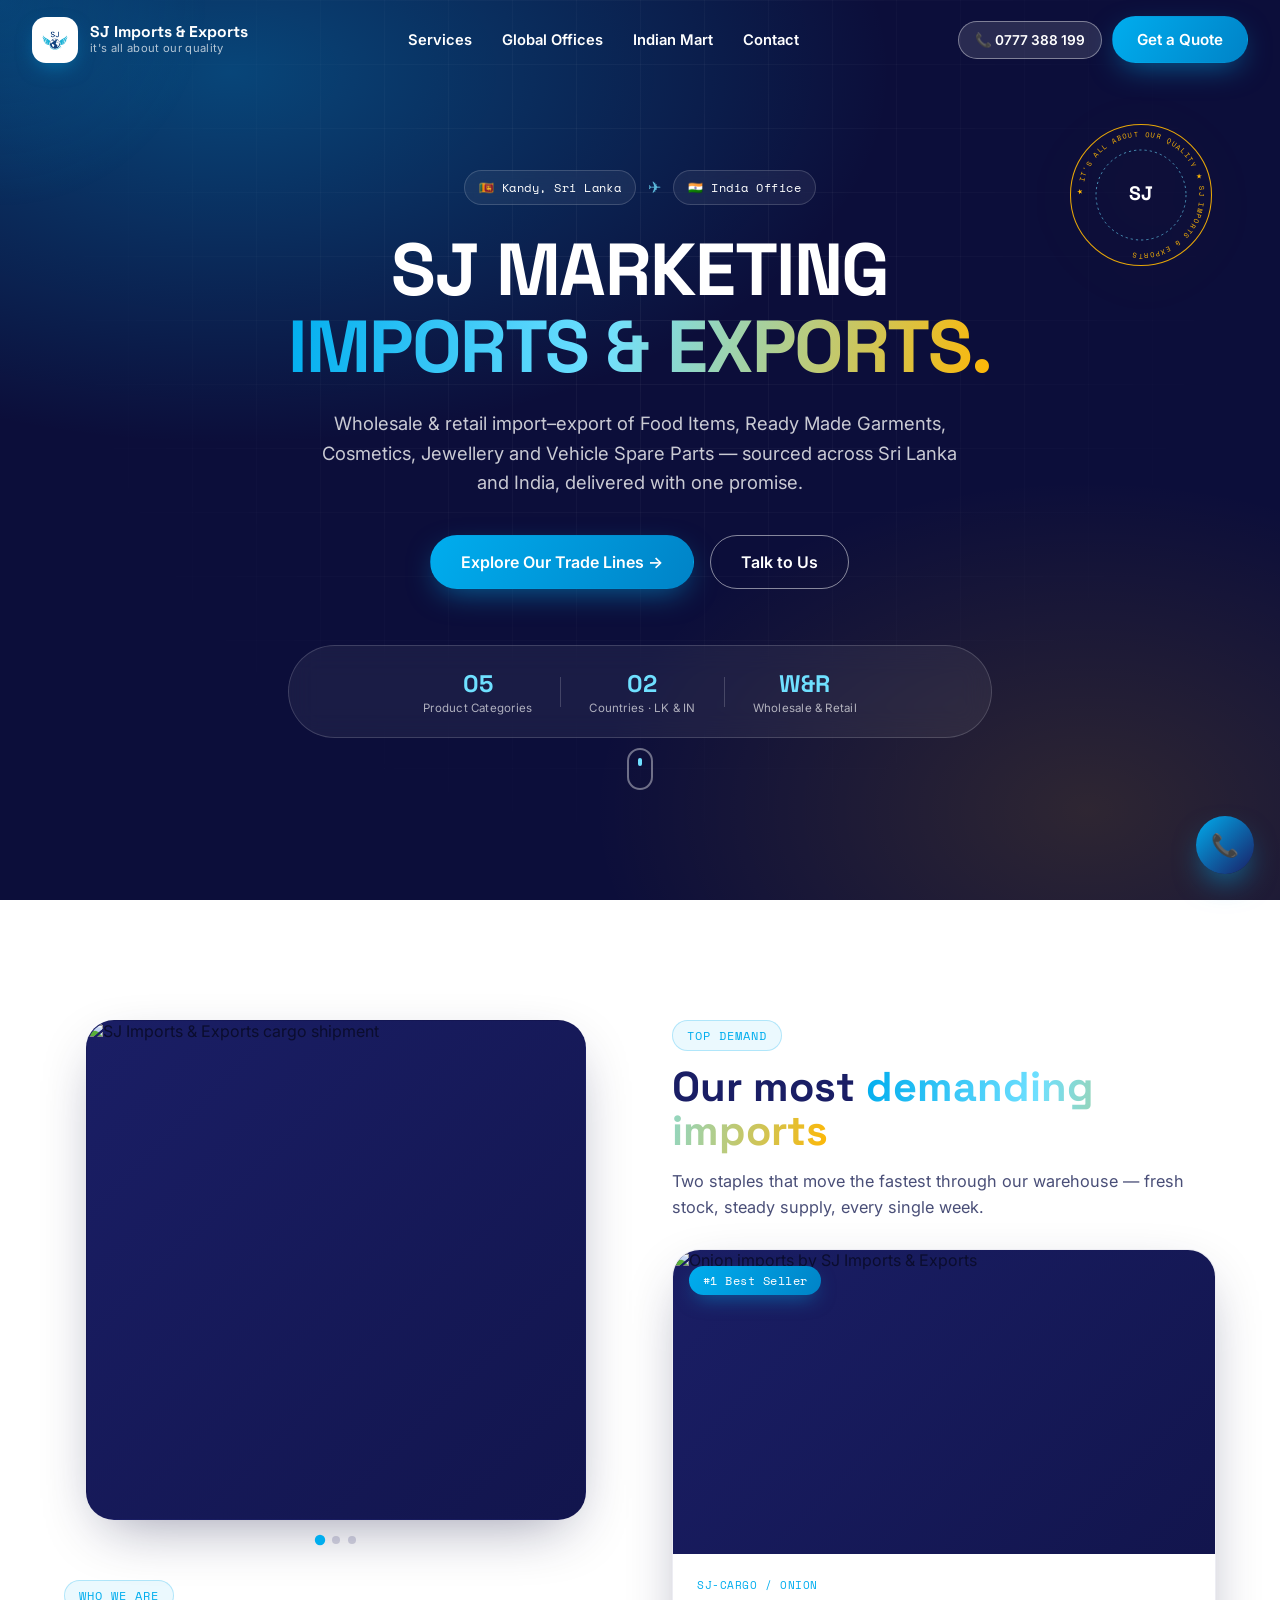
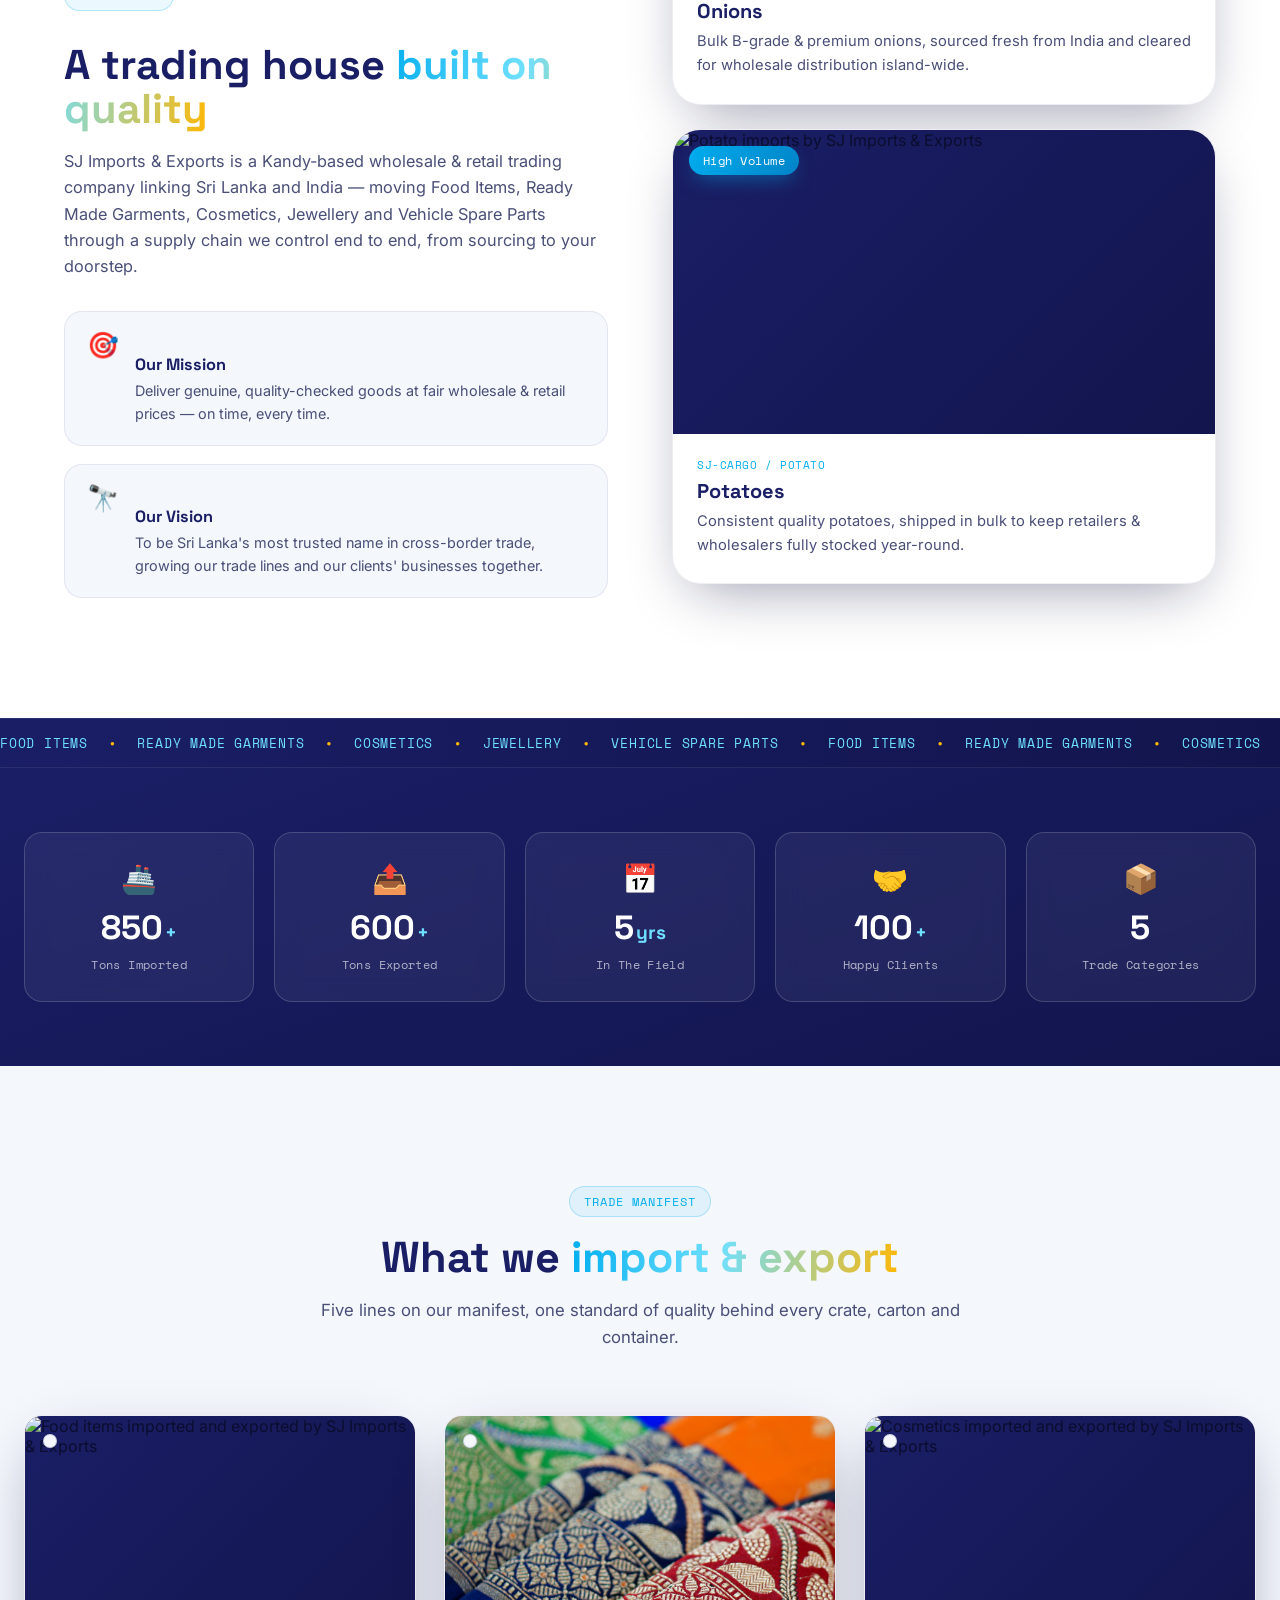
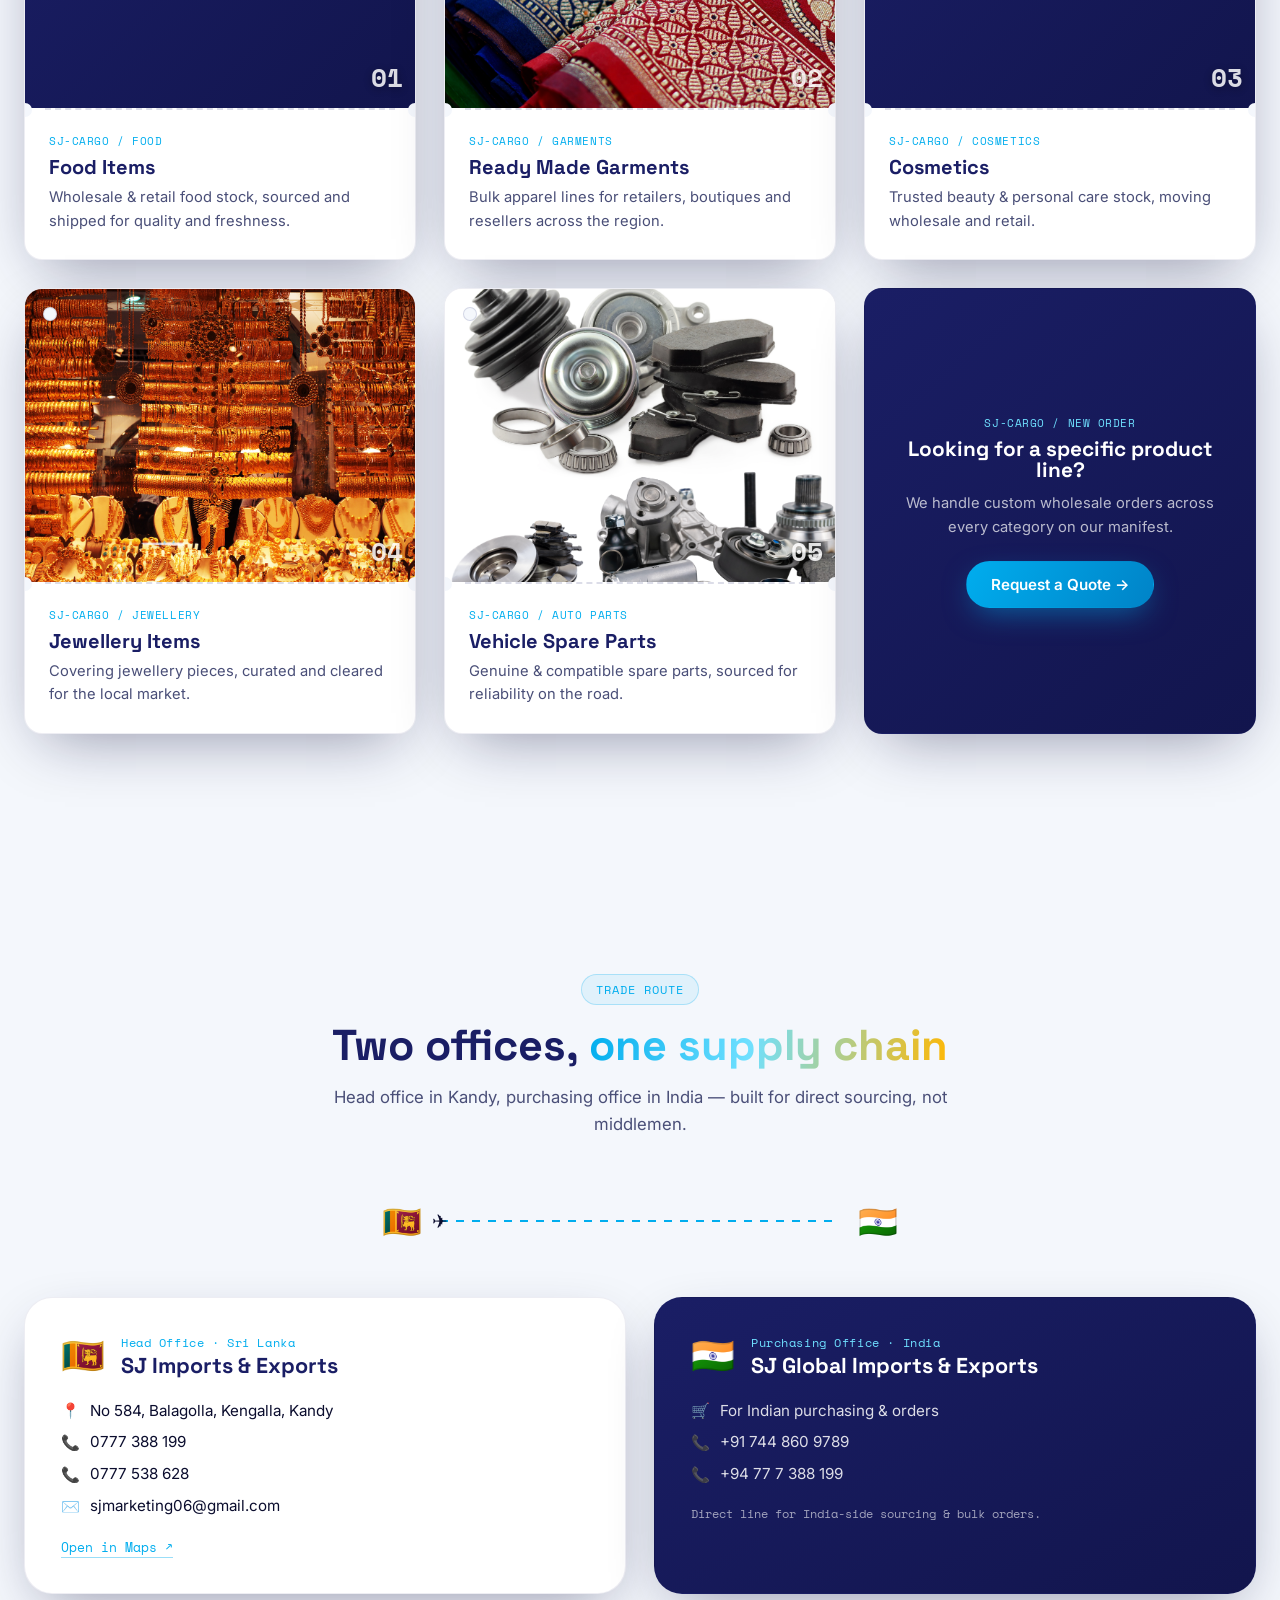
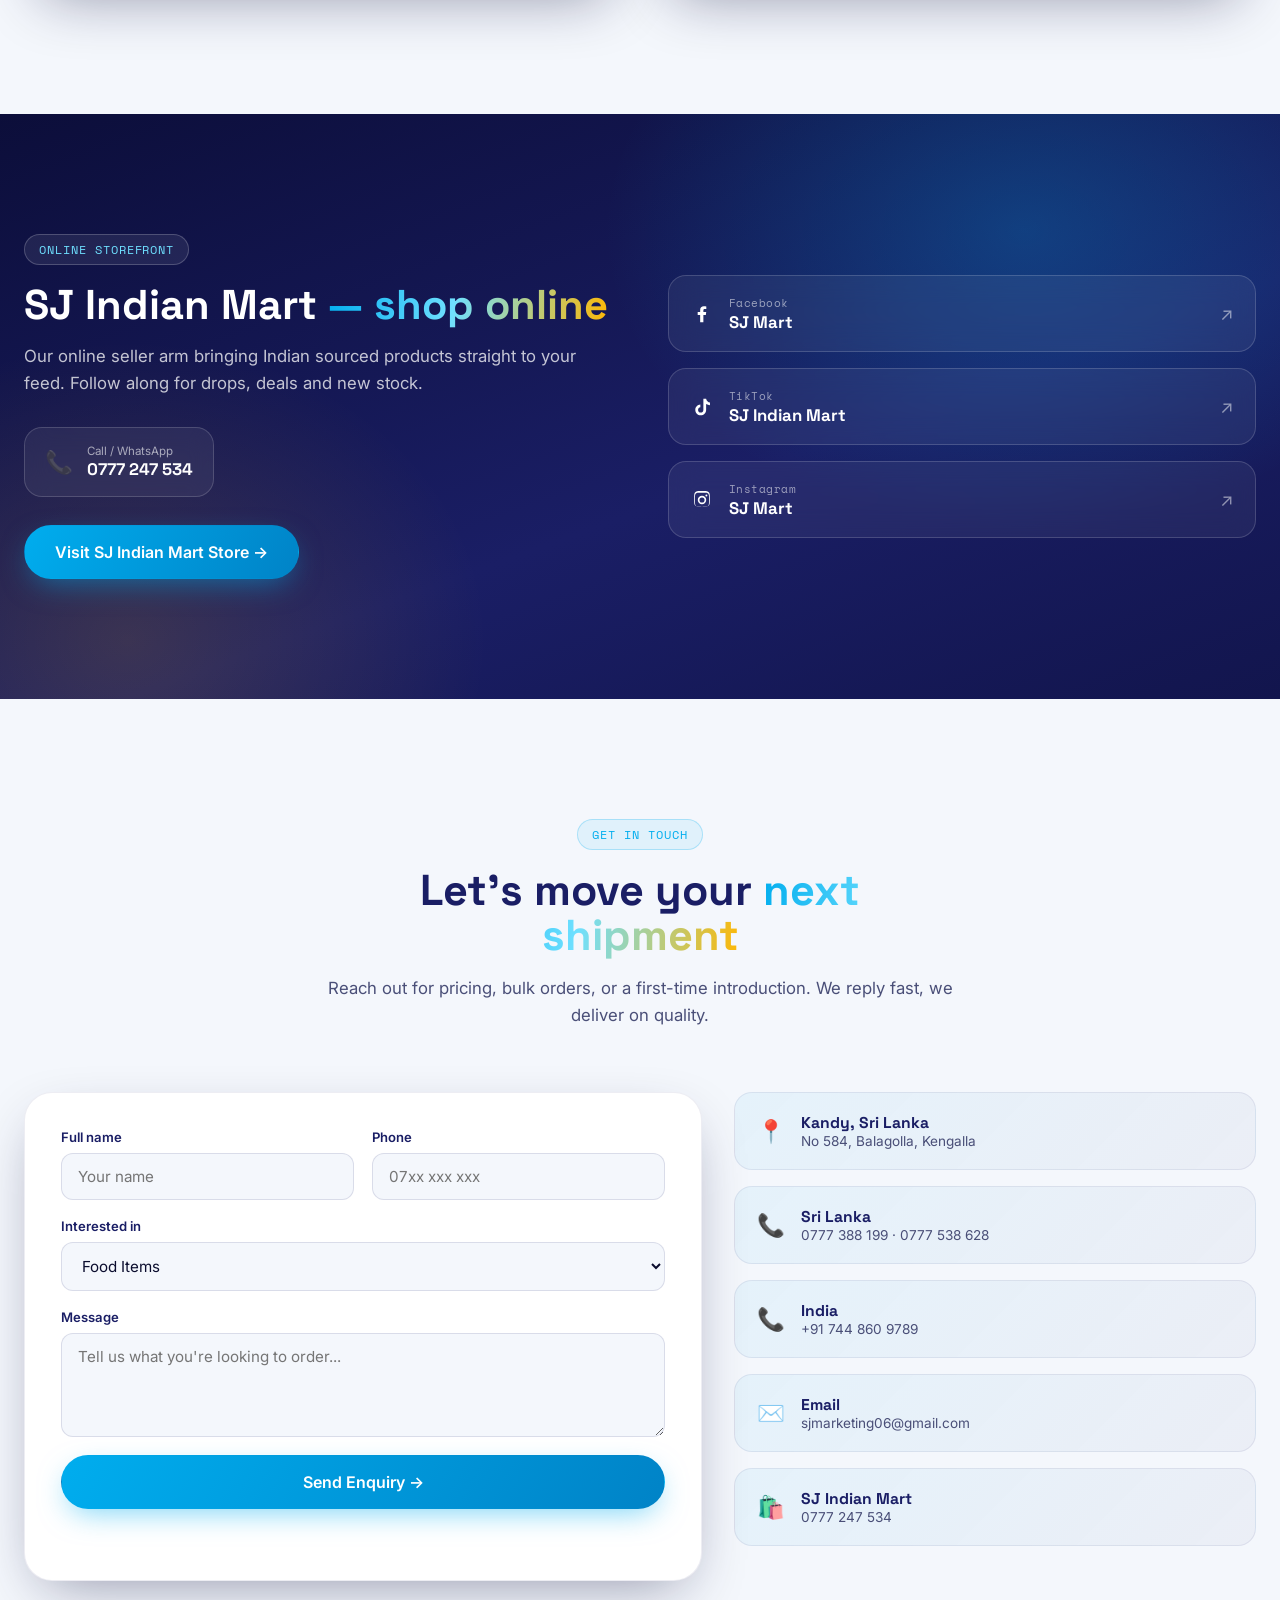
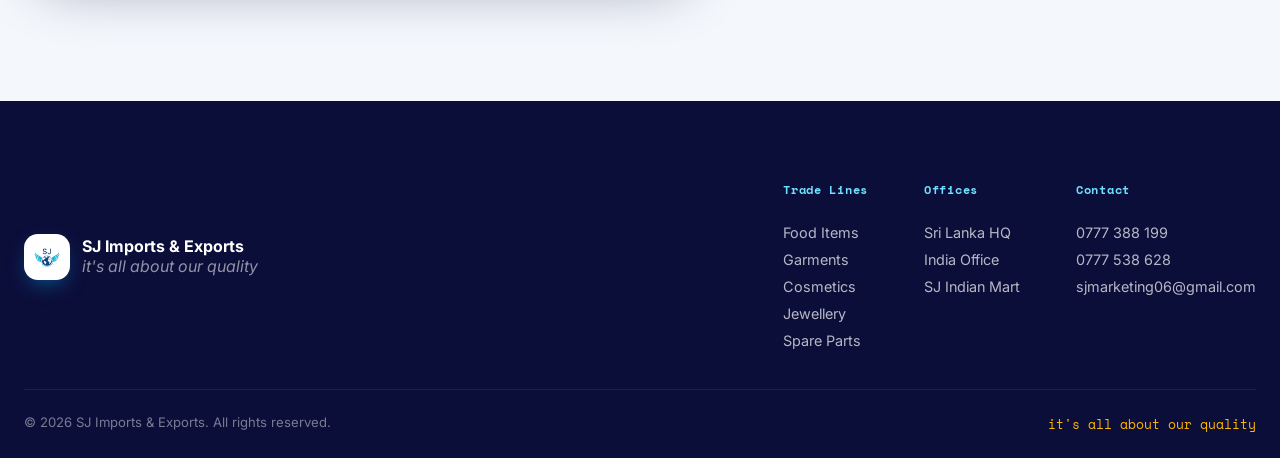
==== commit ad88194e: "Add files via upload" ====
--- a/index.html
+++ b/index.html
@@ -29,7 +29,7 @@
     <nav class="nav-links" id="navLinks">
       <a href="#services">Services</a>
       <a href="#offices">Global Offices</a>
-      <a href="#mart">Indian Mart</a>
+      <a href="indianmart.html">Indian Mart</a>
       <a href="#contact">Contact</a>
     </nav>
 
@@ -102,9 +102,86 @@
       </svg>
     </div>
 
-    <a href="#ticker" class="scroll-cue" aria-label="Scroll down">
+    <a href="#about" class="scroll-cue" aria-label="Scroll down">
       <span></span>
     </a>
+  </section>
+
+  <!-- ABOUT US -->
+  <section class="section about" id="about">
+    <div class="about-inner">
+
+      <div class="about-left reveal">
+        <div class="about-slideshow">
+          <div class="slideshow-frame">
+            <img src="ship1.jpeg" alt="SJ Imports & Exports cargo shipment" class="slide is-active">
+            <img src="ship.jpeg" alt="SJ Imports & Exports shipping vessel" class="slide">
+            <img src="Sack.png" alt="SJ Imports & Exports sacks of goods" class="slide">
+          </div>
+          <div class="slideshow-dots" aria-hidden="true">
+            <span class="sdot is-active"></span><span class="sdot"></span><span class="sdot"></span>
+          </div>
+        </div>
+
+        <div class="about-copy">
+          <span class="section-tag">WHO WE ARE</span>
+          <h2>A trading house<span class="gradient-text"> built on quality</span></h2>
+          <p>SJ Imports &amp; Exports is a Kandy-based wholesale &amp; retail trading company linking Sri Lanka and India — moving Food Items, Ready Made Garments, Cosmetics, Jewellery and Vehicle Spare Parts through a supply chain we control end to end, from sourcing to your doorstep.</p>
+
+          <div class="about-pillars">
+            <div class="pillar">
+              <span class="pillar-ico">🎯</span>
+              <div>
+                <h4>Our Mission</h4>
+                <p>Deliver genuine, quality-checked goods at fair wholesale &amp; retail prices — on time, every time.</p>
+              </div>
+            </div>
+            <div class="pillar">
+              <span class="pillar-ico">🔭</span>
+              <div>
+                <h4>Our Vision</h4>
+                <p>To be Sri Lanka's most trusted name in cross-border trade, growing our trade lines and our clients' businesses together.</p>
+              </div>
+            </div>
+          </div>
+        </div>
+      </div>
+
+      <div class="about-right reveal">
+        <span class="section-tag">TOP DEMAND</span>
+        <h2>Our most <span class="gradient-text">demanding imports</span></h2>
+        <p>Two staples that move the fastest through our warehouse — fresh stock, steady supply, every single week.</p>
+
+        <div class="demand-stack">
+
+          <article class="demand-card">
+            <div class="demand-media">
+              <img src="onion.png" alt="Onion imports by SJ Imports & Exports" loading="lazy">
+              <span class="demand-badge">#1 Best Seller</span>
+            </div>
+            <div class="demand-body">
+              <span class="tag-code">SJ-CARGO / ONION</span>
+              <h3>Onions</h3>
+              <p>Bulk B-grade &amp; premium onions, sourced fresh from India and cleared for wholesale distribution island-wide.</p>
+            </div>
+          </article>
+
+          <article class="demand-card">
+            <div class="demand-media">
+              <img src="potato.png" alt="Potato imports by SJ Imports & Exports" loading="lazy">
+              <span class="demand-badge">High Volume</span>
+            </div>
+            <div class="demand-body">
+              <span class="tag-code">SJ-CARGO / POTATO</span>
+              <h3>Potatoes</h3>
+              <p>Consistent quality potatoes, shipped in bulk to keep retailers &amp; wholesalers fully stocked year-round.</p>
+            </div>
+          </article>
+
+        </div>
+      </div>
+
+    </div>
   </section>
 
   <!-- TICKER -->
@@ -128,6 +205,37 @@
     </div>
   </div>
 
+  <!-- MILESTONES -->
+  <section class="stats-counter" id="milestones">
+    <div class="counters-grid">
+      <div class="counter-card reveal">
+        <span class="counter-ico">🚢</span>
+        <div class="counter-value"><span class="counter-num" data-target="850">0</span><span class="counter-suffix">+</span></div>
+        <span class="counter-label">Tons Imported</span>
+      </div>
+      <div class="counter-card reveal">
+        <span class="counter-ico">📤</span>
+        <div class="counter-value"><span class="counter-num" data-target="600">0</span><span class="counter-suffix">+</span></div>
+        <span class="counter-label">Tons Exported</span>
+      </div>
+      <div class="counter-card reveal">
+        <span class="counter-ico">📅</span>
+        <div class="counter-value"><span class="counter-num" data-target="5">0</span><span class="counter-suffix">yrs</span></div>
+        <span class="counter-label">In The Field</span>
+      </div>
+      <div class="counter-card reveal">
+        <span class="counter-ico">🤝</span>
+        <div class="counter-value"><span class="counter-num" data-target="100">0</span><span class="counter-suffix">+</span></div>
+        <span class="counter-label">Happy Clients</span>
+      </div>
+      <div class="counter-card reveal">
+        <span class="counter-ico">📦</span>
+        <div class="counter-value"><span class="counter-num" data-target="5">0</span><span class="counter-suffix"></span></div>
+        <span class="counter-label">Trade Categories</span>
+      </div>
+    </div>
+  </section>
+
   <!-- SERVICES / MANIFEST -->
   <section class="section services" id="services">
     <div class="section-head reveal">
@@ -141,7 +249,7 @@
       <article class="cargo-tag reveal">
         <div class="tag-hole"></div>
         <div class="tag-media">
-          <img src="Food Items.png" alt="Food items imported and exported by SJ Imports & Exports" loading="lazy">
+          <img src="food-item.png" alt="Food items imported and exported by SJ Imports & Exports" loading="lazy">
           <span class="tag-index">01</span>
         </div>
         <div class="tag-perf"></div>
@@ -169,7 +277,7 @@
       <article class="cargo-tag reveal">
         <div class="tag-hole"></div>
         <div class="tag-media">
-          <img src="Cosmetics.png" alt="Cosmetics imported and exported by SJ Imports & Exports" loading="lazy">
+          <img src="Cosmetics.jpeg" alt="Cosmetics imported and exported by SJ Imports & Exports" loading="lazy">
           <span class="tag-index">03</span>
         </div>
         <div class="tag-perf"></div>
@@ -287,6 +395,10 @@
             <span>Call / WhatsApp</span>
             <a href="tel:0777247534">0777 247 534</a>
           </div>
+        </div>
+
+        <div class="mart-cta-row">
+          <a href="indianmart.html" class="btn btn-primary btn-lg">Visit SJ Indian Mart Store →</a>
         </div>
       </div>
 
@@ -413,7 +525,7 @@
         <h4>Offices</h4>
         <a href="#offices">Sri Lanka HQ</a>
         <a href="#offices">India Office</a>
-        <a href="#mart">SJ Indian Mart</a>
+        <a href="indianmart.html">SJ Indian Mart</a>
       </div>
       <div>
         <h4>Contact</h4>
--- a/style.css
+++ b/style.css
@@ -175,6 +175,14 @@
 .navbar.open .nav-links a{color:var(--navy);}
 
 .nav-cta{display:flex; align-items:center; gap:10px;}
+.navbar .nav-cta .btn-ghost{
+  background:rgba(255,255,255,0.12); border-color:rgba(255,255,255,0.4); color:#fff;
+}
+.navbar .nav-cta .btn-ghost:hover{background:rgba(255,255,255,0.2);}
+.navbar.scrolled .nav-cta .btn-ghost{
+  background:var(--glass-bg-light); border-color:var(--glass-border-light); color:var(--navy);
+}
+.navbar.scrolled .nav-cta .btn-ghost:hover{background:rgba(26,30,101,0.08);}
 .nav-toggle{
   display:none; flex-direction:column; gap:5px;
   width:40px; height:40px; border-radius:10px; border:none;
@@ -302,6 +310,86 @@
 }
 .ticker-track .dot{color:var(--gold); font-size:0.5rem;}
 @keyframes tickerMove{ from{transform:translateX(0);} to{transform:translateX(-33.3333%);} }
+
+/* =========================================================
+   ABOUT US
+   ========================================================= */
+.about.section{background:#fff; max-width:none; padding:0;}
+.about-inner{
+  max-width:none; margin:0; padding:120px 5vw;
+  display:grid; grid-template-columns:1fr 1fr; gap:64px; align-items:start;
+}
+.about-left{display:flex; flex-direction:column; gap:36px;}
+.about-slideshow{display:flex; flex-direction:column; align-items:center;}
+.slideshow-frame{
+  position:relative; width:500px; max-width:100%; aspect-ratio:1/1; border-radius:var(--radius-lg); overflow:hidden;
+  box-shadow:var(--shadow-lift); border:1px solid rgba(26,30,101,0.08);
+  background:linear-gradient(135deg,var(--navy),var(--navy-2));
+}
+.slideshow-frame .slide{
+  position:absolute; inset:0; width:100%; height:100%; object-fit:cover;
+  opacity:0; transition:opacity 1.2s var(--ease);
+}
+.slideshow-frame .slide.is-active{opacity:1;}
+.slideshow-dots{display:flex; justify-content:center; gap:8px; margin-top:16px;}
+.sdot{width:8px; height:8px; border-radius:50%; background:rgba(26,30,101,0.18); transition:background .3s var(--ease), transform .3s var(--ease);}
+.sdot.is-active{background:var(--cyan); transform:scale(1.3);}
+
+.about-copy h2{font-size:clamp(1.9rem,4vw,2.6rem); color:var(--navy); margin:14px 0 18px;}
+.about-copy > p{font-size:1.02rem; margin-bottom:32px;}
+.about-pillars{display:flex; flex-direction:column; gap:18px;}
+.pillar{display:flex; gap:16px; padding:20px 22px; border-radius:var(--radius-md); background:var(--paper); border:1px solid rgba(26,30,101,0.08);}
+.pillar-ico{font-size:1.6rem; flex-shrink:0; line-height:1;}
+.pillar h4{font-family:var(--font-display); color:var(--navy); font-size:1.02rem; margin-bottom:4px;}
+.pillar p{font-size:0.9rem;}
+
+/* --- right column: most demanding imports, stacked --- */
+.about-right{display:flex; flex-direction:column;}
+.about-right .section-tag{margin-bottom:14px; align-self:flex-start;}
+.about-right h2{font-size:clamp(1.9rem,4vw,2.6rem); color:var(--navy); margin-bottom:16px;}
+.about-right > p{font-size:1.02rem; margin-bottom:28px;}
+.demand-stack{display:flex; flex-direction:column; gap:24px;}
+.demand-card{
+  position:relative; border-radius:var(--radius-lg); overflow:hidden;
+  background:#fff; border:1px solid rgba(26,30,101,0.08); box-shadow:var(--shadow-lift);
+  transition:transform .35s var(--ease), box-shadow .35s var(--ease);
+}
+.demand-card:hover{transform:translateY(-8px); box-shadow:0 30px 70px -22px rgba(12,14,58,0.35);}
+.demand-media{position:relative; aspect-ratio:16/9; overflow:hidden; background:linear-gradient(135deg,var(--navy),var(--navy-2));}
+.demand-media img{width:100%; height:100%; object-fit:cover; transition:transform .5s var(--ease);}
+.demand-card:hover .demand-media img{transform:scale(1.06);}
+.demand-badge{
+  position:absolute; top:16px; left:16px;
+  font-family:var(--font-mono); font-size:0.72rem; letter-spacing:.04em;
+  padding:6px 14px; border-radius:100px; color:#fff;
+  background:linear-gradient(120deg, var(--cyan), #0083c7);
+  box-shadow:0 8px 20px -6px rgba(0,173,238,0.5);
+}
+.demand-body{padding:22px 24px 26px;}
+.demand-body h3{font-size:1.25rem; color:var(--navy); margin-bottom:8px;}
+.demand-body p{font-size:0.92rem;}
+
+/* =========================================================
+   MILESTONES / STATS COUNTER
+   ========================================================= */
+.stats-counter{
+  background:linear-gradient(160deg, var(--navy) 0%, var(--navy-2) 100%);
+  padding:64px 24px;
+}
+.counters-grid{
+  max-width:1280px; margin:0 auto;
+  display:grid; grid-template-columns:repeat(5,1fr); gap:20px;
+}
+.counter-card{
+  text-align:center; padding:28px 16px; border-radius:var(--radius-md);
+  background:var(--glass-bg); border:1px solid var(--glass-border);
+  backdrop-filter:blur(12px);
+}
+.counter-ico{font-size:1.8rem; display:block; margin-bottom:10px;}
+.counter-value{display:flex; align-items:baseline; justify-content:center; gap:2px;}
+.counter-num{font-family:var(--font-display); font-size:2.1rem; font-weight:700; color:#fff;}
+.counter-suffix{font-family:var(--font-display); font-size:1.2rem; font-weight:700; color:var(--cyan-light);}
+.counter-label{display:block; margin-top:6px; font-size:0.76rem; letter-spacing:.03em; color:rgba(255,255,255,0.65); font-family:var(--font-mono);}
 
 /* =========================================================
    SECTION SHELL
@@ -460,6 +548,7 @@
 .mart-phone div{display:flex; flex-direction:column;}
 .mart-phone span{font-size:0.72rem; color:rgba(255,255,255,0.6);}
 .mart-phone a{color:#fff; font-weight:700; font-family:var(--font-display); font-size:1.05rem;}
+.mart-cta-row{margin-top:28px;}
 
 .mart-socials{display:flex; flex-direction:column; gap:16px;}
 .social-card{
@@ -515,6 +604,73 @@
 .side-card div{display:flex; flex-direction:column;}
 .side-card strong{color:var(--navy); font-family:var(--font-display); font-size:0.98rem;}
 .side-card span{font-size:0.85rem; color:var(--ink-soft);}
+
+/* =========================================================
+   INDIAN MART SHOP PAGE
+   ========================================================= */
+.shop-hero{
+  background:linear-gradient(160deg, var(--navy-deep) 0%, var(--navy) 60%, var(--navy-2) 100%);
+  padding:170px 24px 90px; text-align:center; position:relative; overflow:hidden;
+}
+.shop-hero::before{
+  content:''; position:absolute; inset:0;
+  background:radial-gradient(900px 500px at 20% 10%, rgba(0,173,238,0.28), transparent 60%),
+             radial-gradient(700px 500px at 85% 90%, rgba(255,183,3,0.14), transparent 55%);
+}
+.shop-hero-inner{position:relative; max-width:720px; margin:0 auto;}
+.shop-hero .section-tag-light{margin-bottom:18px;}
+.shop-hero h1{color:#fff; font-size:clamp(2rem,4.6vw,3rem); margin-bottom:16px; font-family:var(--font-display);}
+.shop-hero p{color:rgba(255,255,255,0.75); font-size:1.05rem; margin-bottom:34px;}
+.shop-hero-phone{
+  display:inline-flex; align-items:center; gap:14px;
+  padding:16px 24px; border-radius:var(--radius-md);
+  background:var(--glass-bg); border:1px solid var(--glass-border);
+  backdrop-filter:blur(12px);
+}
+.shop-hero-phone .ico{font-size:1.4rem;}
+.shop-hero-phone div{display:flex; flex-direction:column; text-align:left;}
+.shop-hero-phone span{font-size:0.72rem; color:rgba(255,255,255,0.6);}
+.shop-hero-phone a{color:#fff; font-weight:700; font-family:var(--font-display); font-size:1.05rem;}
+
+.shop-section{padding:100px 24px; max-width:1280px; margin:0 auto;}
+.product-grid{display:grid; grid-template-columns:repeat(3,1fr); gap:28px;}
+.product-card{
+  position:relative; background:#fff; border-radius:var(--radius-md);
+  border:1px solid rgba(26,30,101,0.08); box-shadow:var(--shadow-lift);
+  overflow:hidden; display:flex; flex-direction:column;
+  transition:transform .35s var(--ease), box-shadow .35s var(--ease);
+}
+.product-card:hover{transform:translateY(-8px); box-shadow:0 30px 70px -22px rgba(12,14,58,0.35);}
+.product-media{position:relative; aspect-ratio:1/1; overflow:hidden; background:linear-gradient(135deg,var(--navy),var(--navy-2));}
+.product-media img{width:100%; height:100%; object-fit:cover; transition:transform .5s var(--ease);}
+.product-card:hover .product-media img{transform:scale(1.06);}
+.product-badge{
+  position:absolute; top:14px; left:14px;
+  font-family:var(--font-mono); font-size:0.68rem; letter-spacing:.04em;
+  padding:5px 12px; border-radius:100px; color:#fff;
+  background:linear-gradient(120deg, var(--gold), #ff9d03);
+  box-shadow:0 8px 18px -6px rgba(255,183,3,0.55);
+}
+.product-body{padding:20px 22px 24px; display:flex; flex-direction:column; gap:10px; flex:1;}
+.product-sku{font-family:var(--font-mono); font-size:0.68rem; color:var(--cyan); letter-spacing:.04em;}
+.product-body h3{font-size:1.08rem; color:var(--navy); line-height:1.3;}
+.product-body p{font-size:0.86rem; flex:1;}
+.product-footer{display:flex; align-items:center; justify-content:space-between; margin-top:6px; gap:10px; flex-wrap:wrap;}
+.product-price{font-family:var(--font-display); font-weight:700; color:var(--navy); font-size:1.15rem;}
+.product-order-btn{
+  display:inline-flex; align-items:center; gap:6px;
+  padding:10px 16px; border-radius:100px; font-size:0.85rem; font-weight:600;
+  background:linear-gradient(120deg, #25D366, #128C7E); color:#fff;
+  box-shadow:0 10px 24px -8px rgba(37,211,102,0.55);
+  transition:transform .25s var(--ease), box-shadow .25s var(--ease);
+}
+.product-order-btn:hover{transform:translateY(-2px); box-shadow:0 14px 30px -8px rgba(37,211,102,0.7);}
+
+.shop-note-bar{
+  max-width:1280px; margin:0 auto 0; padding:0 24px 40px;
+  text-align:center;
+}
+.shop-note-bar p{font-size:0.88rem; font-family:var(--font-mono); color:var(--ink-soft);}
 
 /* =========================================================
    FOOTER
@@ -561,6 +717,10 @@
   .mart-inner{grid-template-columns:1fr;}
   .contact-grid{grid-template-columns:1fr;}
   .quality-seal{width:110px; height:110px; top:90px; right:4%;}
+  .about-inner{grid-template-columns:1fr; padding:90px 24px;}
+  .about-slideshow{max-width:420px; margin:0 auto;}
+  .counters-grid{grid-template-columns:repeat(3,1fr);}
+  .demand-grid{grid-template-columns:1fr;}
 }
 
 @media (max-width: 760px){
@@ -581,4 +741,20 @@
   .quality-seal{display:none;}
   .section{padding:80px 20px;}
   .route-line{width:60vw;}
-}
+  .about-inner{padding:70px 20px;}
+  .counters-grid{grid-template-columns:repeat(2,1fr);}
+  .product-grid{grid-template-columns:1fr;}
+  .shop-hero{padding:130px 20px 70px;}
+  .shop-section{padding:70px 20px;}
+}
+
+/* Fade-in on scroll */
+.fade-in{
+  opacity:0;
+  transform:translateY(30px);
+  transition:opacity .8s ease, transform .8s ease;
+}
+.fade-in.is-visible{
+  opacity:1;
+  transform:translateY(0);
+}
